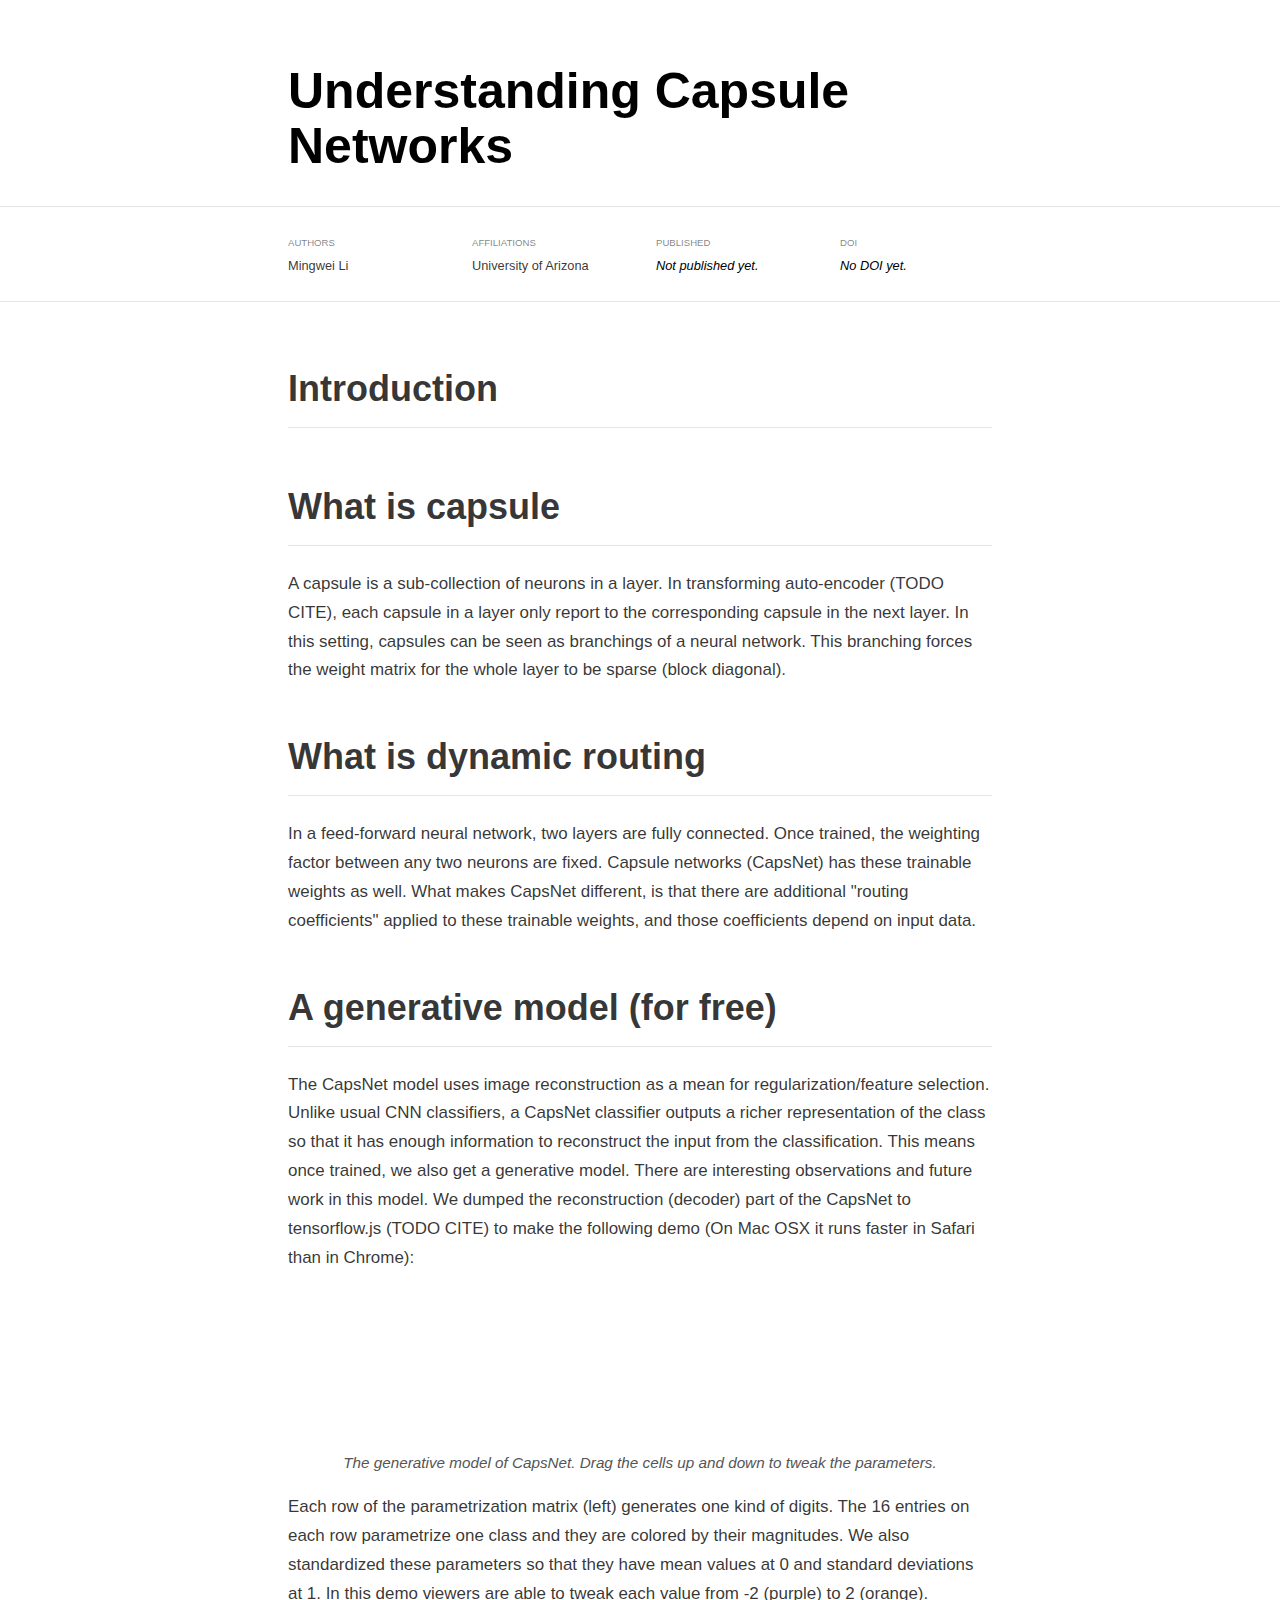
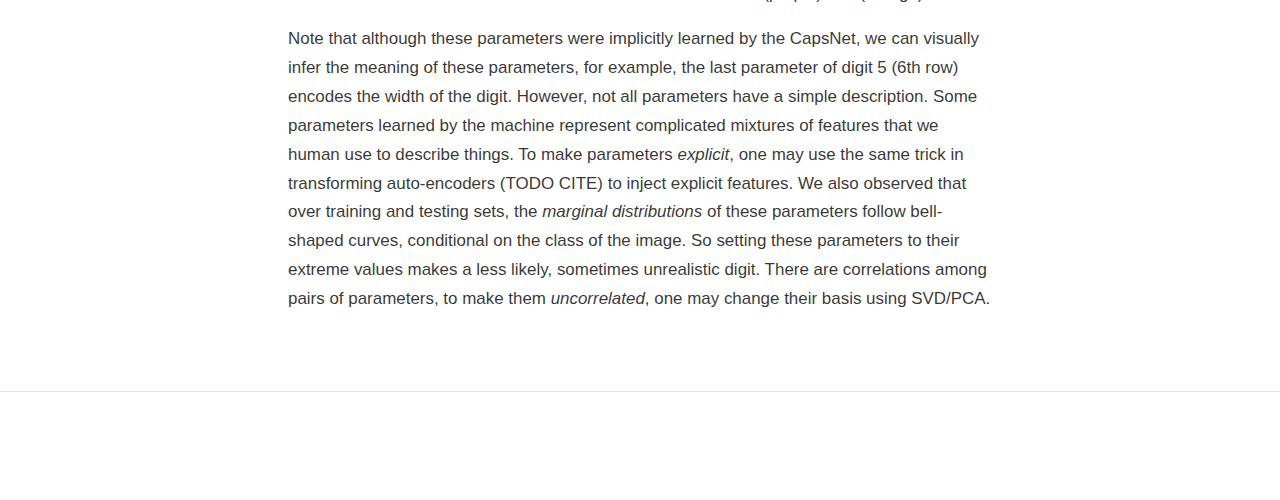
==== writing/index.html @ 33992057 "text" ====
<!doctype html>
<html>
<head>
<meta charset="utf-8">
<!-- <script src="https://distill.pub/template.v2.js"></script> -->
<script src="js/distill-template/template.v2.js"></script>

<script src="js/lib/d3.v5.js"></script>
<script src="js/lib/tf.min.js"></script>
<script src="js/lib/tfjs-vis.umd.min.js"></script>
<!-- <script src="https://cdn.jsdelivr.net/npm/@tensorflow/tfjs-vis@1.0.2/dist/tfjs-vis.umd.min.js"></script> -->
<script src='js/lib/math.js'></script>
<script src='js/lib/numeric-1.2.6.js'></script>

<script src="js/constants.js"></script>

<link href="css/style.css" rel="stylesheet" type="text/css">
</head>

<body>
<d-front-matter>
  <script type="text/json">{
    "title": "Headline",
    "description": "Description",
    "authors": [
      {
        "author": "Mingwei Li",
        "authorURL": "http://hdc.cs.arizona.edu/~mwli/",
        "affiliation": "University of Arizona",
        "affiliationURL": "https://www.cs.arizona.edu/"
      }
    ],
    "katex": {
      "delimiters" : [
        {"left": "$", "right": "$", "display": false}
      ]
    }
  }</script>
</d-front-matter>
<d-title>
  <h1>Understanding Capsule Networks</h1>
</d-title>
<d-byline></d-byline>
<d-article>
<h2>Introduction</h2>
<h2>What is capsule</h2>
  <p>
  A capsule is a sub-collection of neurons in a layer. 
  In transforming auto-encoder (TODO CITE), each capsule in a layer only report to the corresponding capsule in the next layer. 
  In this setting, capsules can be seen as branchings of a neural network. 
  This branching forces the weight matrix for the whole layer to be sparse (block diagonal). 
  </p>


<h2>What is dynamic routing</h2>
  <p>
  In a feed-forward neural network, two layers are fully connected. Once trained, the weighting factor between any two neurons are fixed. 
  Capsule networks (CapsNet) has these trainable weights as well. 
  What makes CapsNet different, is that there are additional "routing coefficients" applied to these trainable weights, and those coefficients depend on input data. 
  </p>


<h2>A generative model (for free)</h2>
  <p>
  The CapsNet model uses image reconstruction as a mean for regularization/feature selection.
  Unlike usual CNN classifiers, a CapsNet classifier outputs a richer representation of the class so that it has enough information to reconstruct the input from the classification.
  This means once trained, we also get a generative model. 
  There are interesting observations and future work in this model.
  We dumped the reconstruction (decoder) part of the CapsNet to tensorflow.js (TODO CITE) to make the following demo (On Mac OSX it runs faster in Safari than in Chrome):
  </p>

  <d-figure>
    <svg id="reconstruct"></svg>
  </d-figure>
  <script src="js/reconstruct.js"></script>
  <p class='caption'>The generative model of CapsNet. Drag the cells up and down to tweak the parameters.</p>

  <p>
  Each row of the parametrization matrix (left) generates one kind of digits. 
  The 16 entries on each row parametrize one class and they are colored by their magnitudes. 
  We also standardized these parameters so that they have mean values at 0 and standard deviations at 1. In this demo viewers are able to tweak each value from -2 (purple) to 2 (orange).
  </p>
  <p>
  Note that although these parameters were implicitly learned by the CapsNet, we can visually infer the meaning of these parameters, for example, the last parameter of digit 5 (6th row) encodes the width of the digit. 
  However, not all parameters have a simple description. 
  Some parameters learned by the machine represent complicated mixtures of features that we human use to describe things. 
  To make parameters <em>explicit</em>, one may use the same trick in transforming auto-encoders (TODO CITE) to inject explicit features.
  We also observed that over training and testing sets, the <em>marginal distributions</em> of these parameters follow bell-shaped curves, conditional on the class of the image. 
  So setting these parameters to their extreme values makes a less likely, sometimes unrealistic digit.
  There are correlations among pairs of parameters, to make them <em>uncorrelated</em>, one may change their basis using SVD/PCA. 
  </p>

</d-article>
<d-appendix>
  <!-- <h3>Supplementary material</h3>
  <p>We host a separate web page for supplementary material here: 
    <a href="./supplement.html">[link]</a>
    <br>
    This material includes mathematics of the grand tour and more comparison with other dimensionality reduction techniques.
  </p> -->
</d-appendix>
<d-bibliography src="./bibliography.bib"></d-bibliography>
</body>
</html>
---- writing/css/style.css ----
svg{
    background: #fff;
}

.caption{
    text-align: center;
    color: #555;
    font-size: .9em;
    font-style: italic;
    /*border: 3px solid green;*/
}
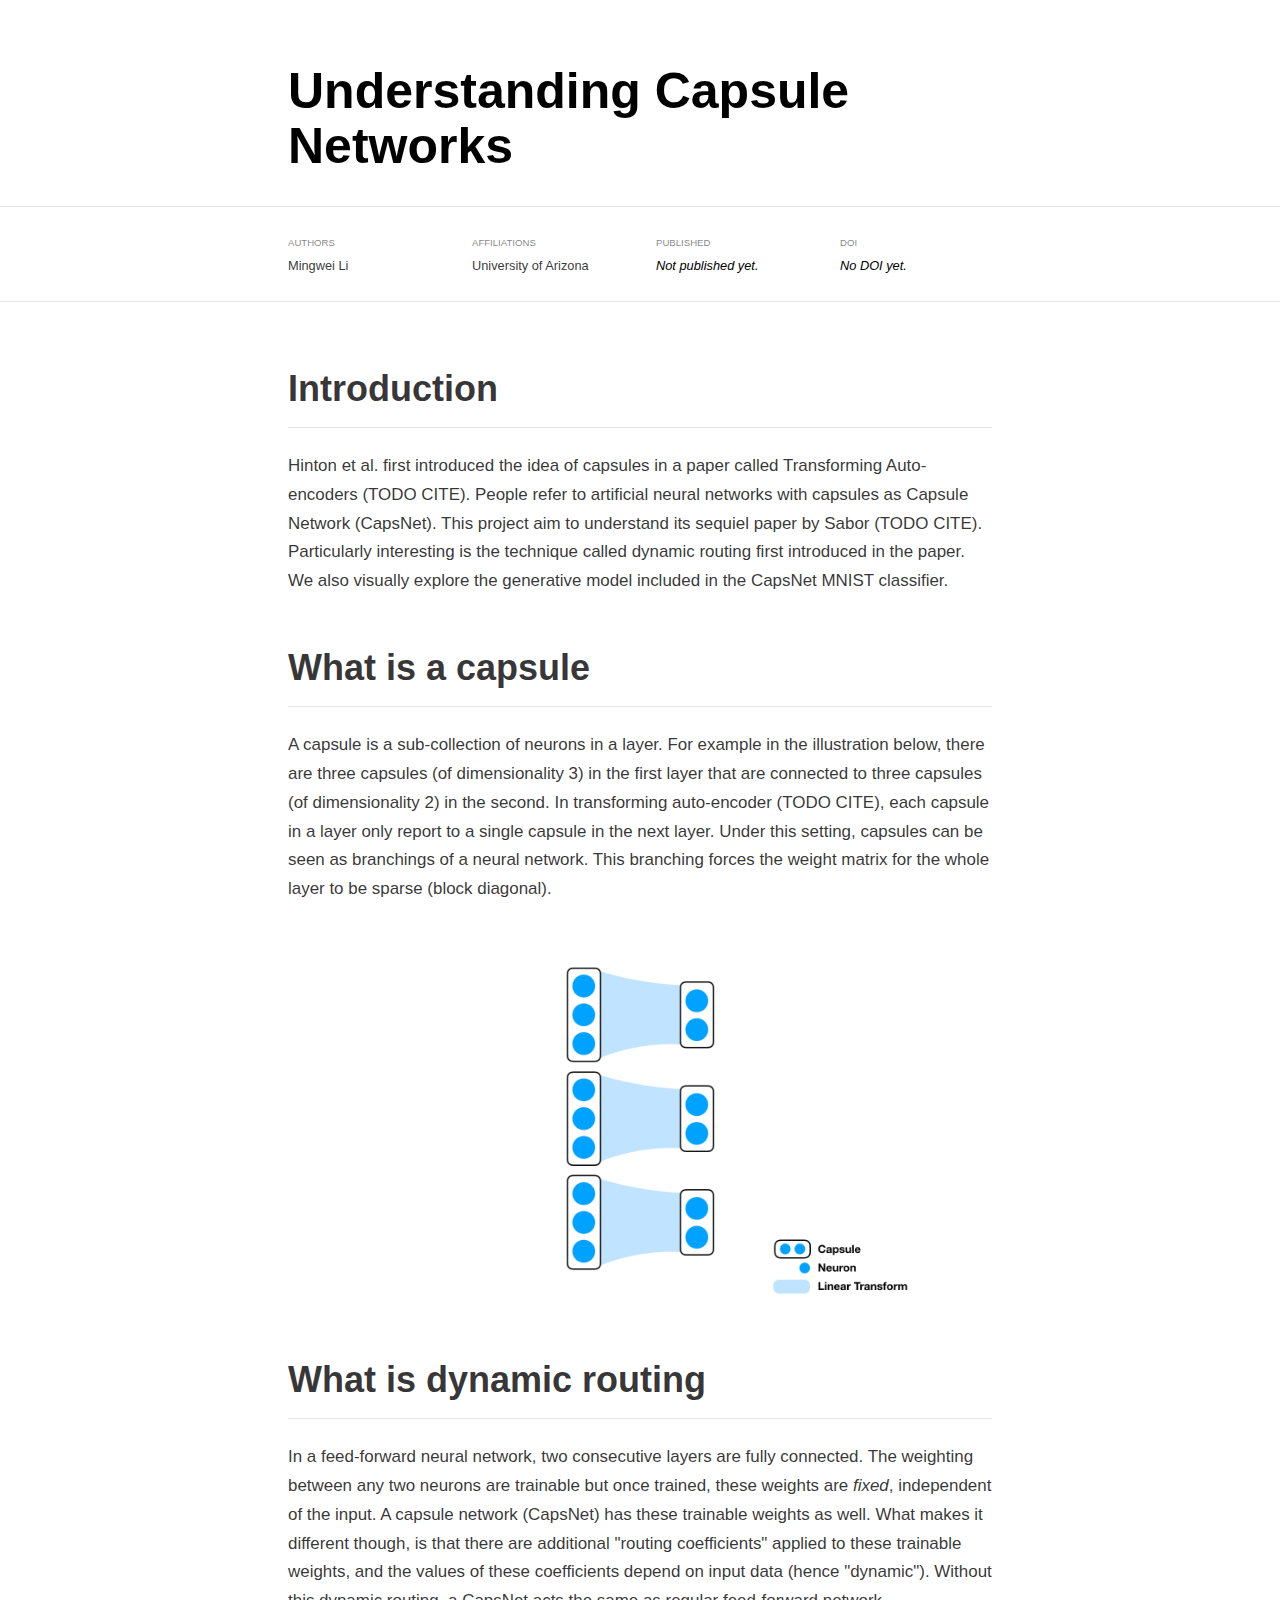
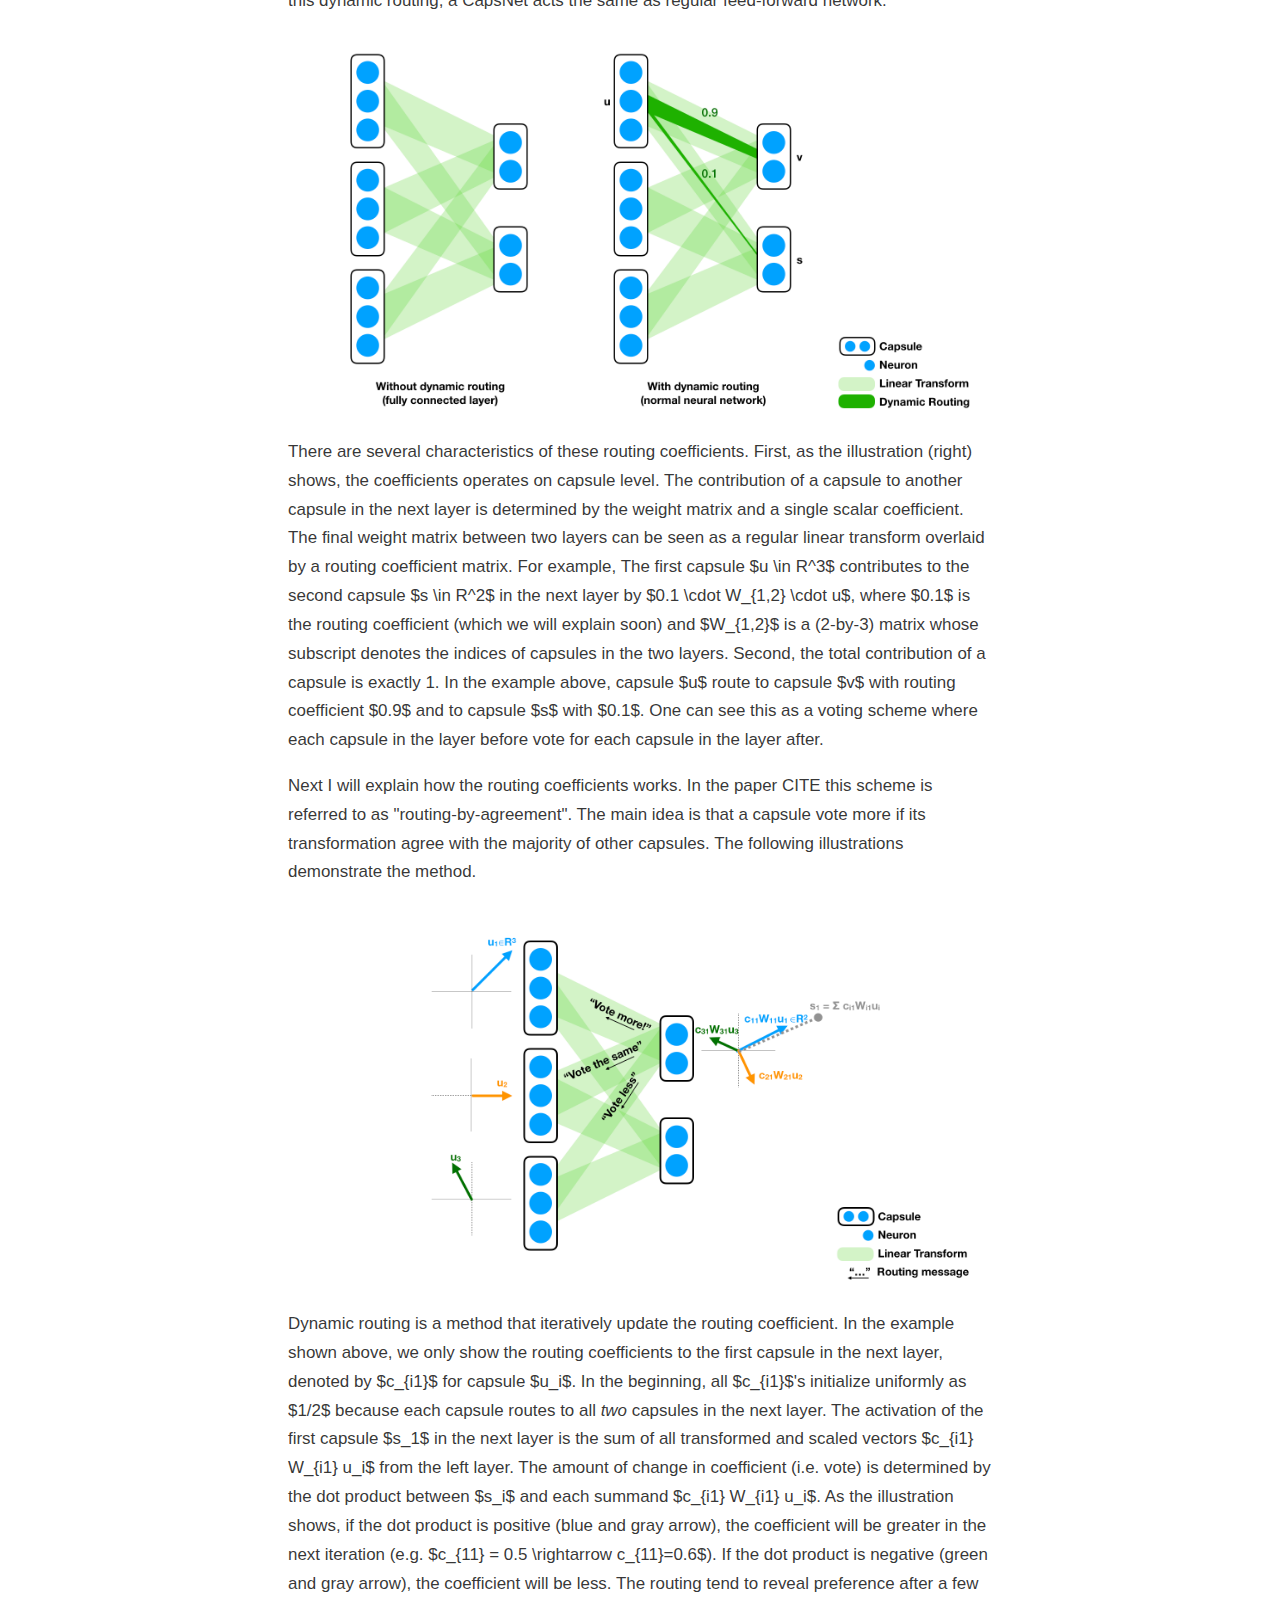
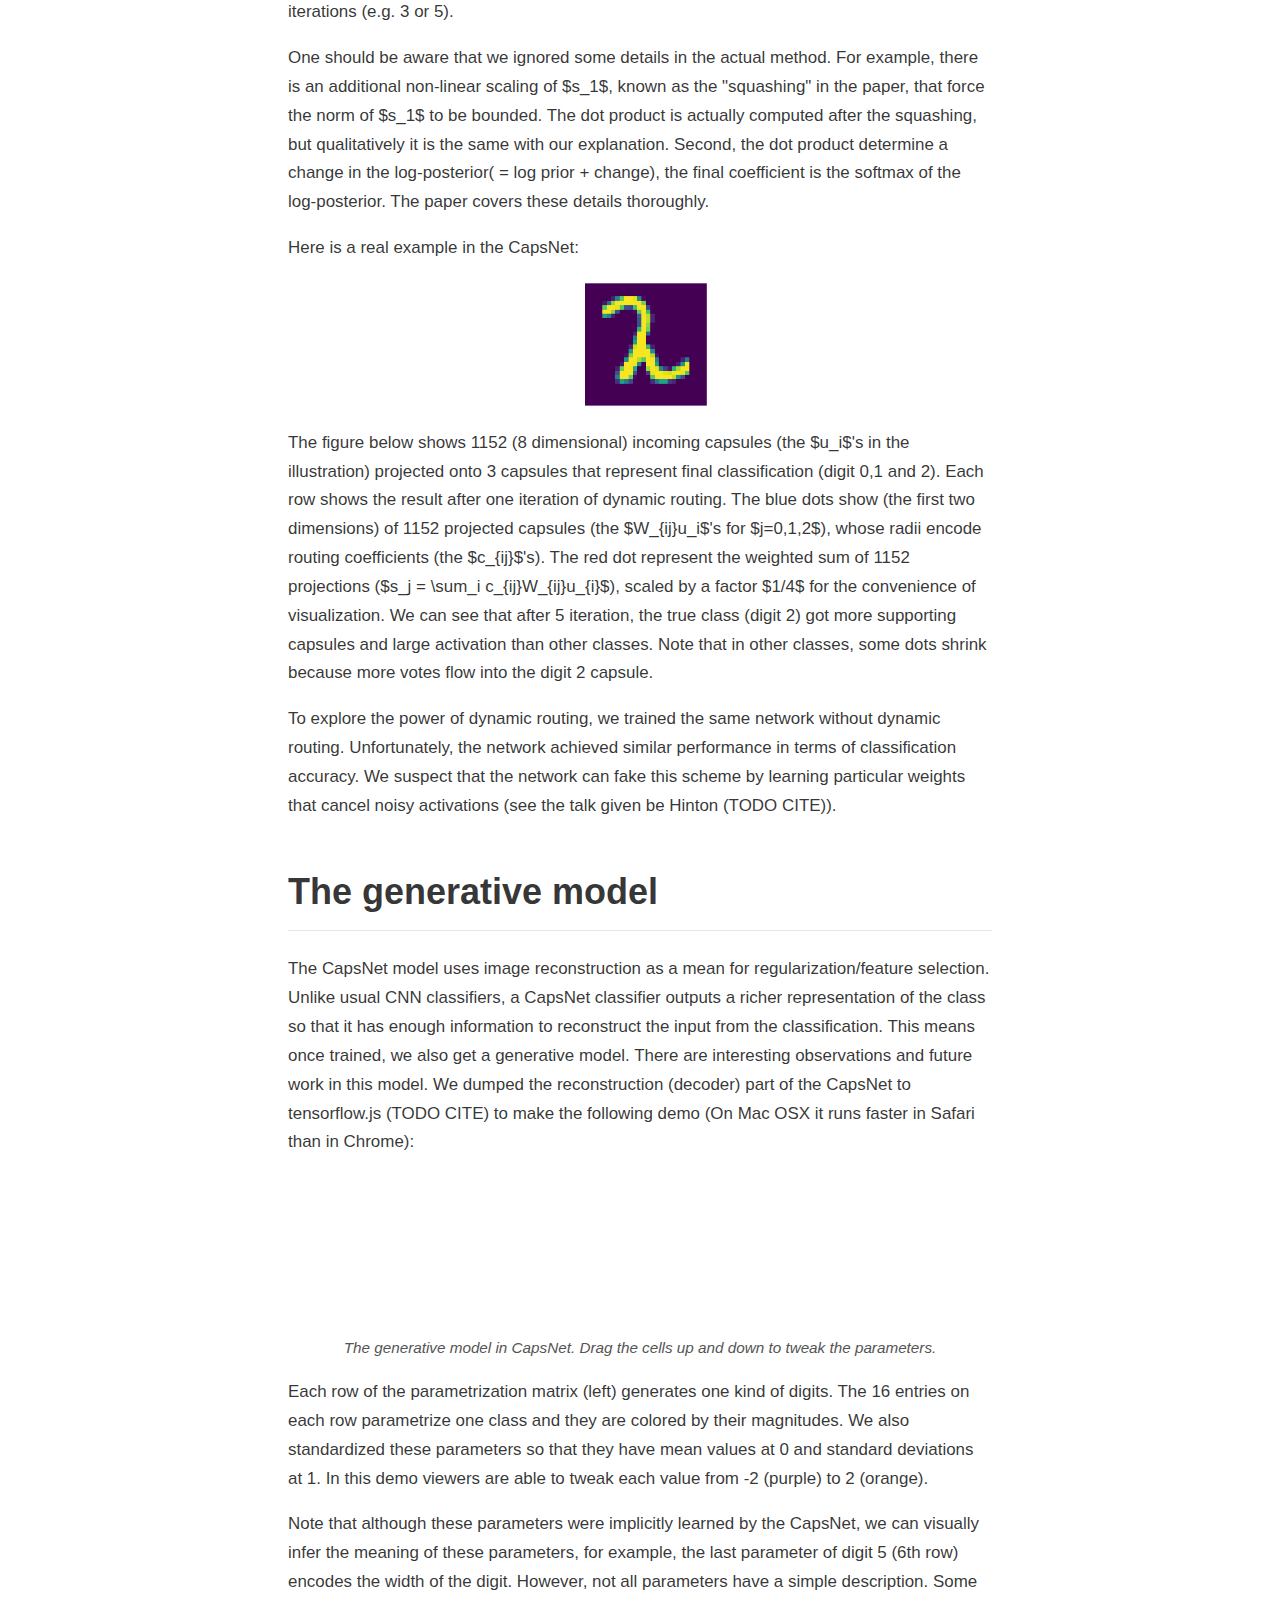
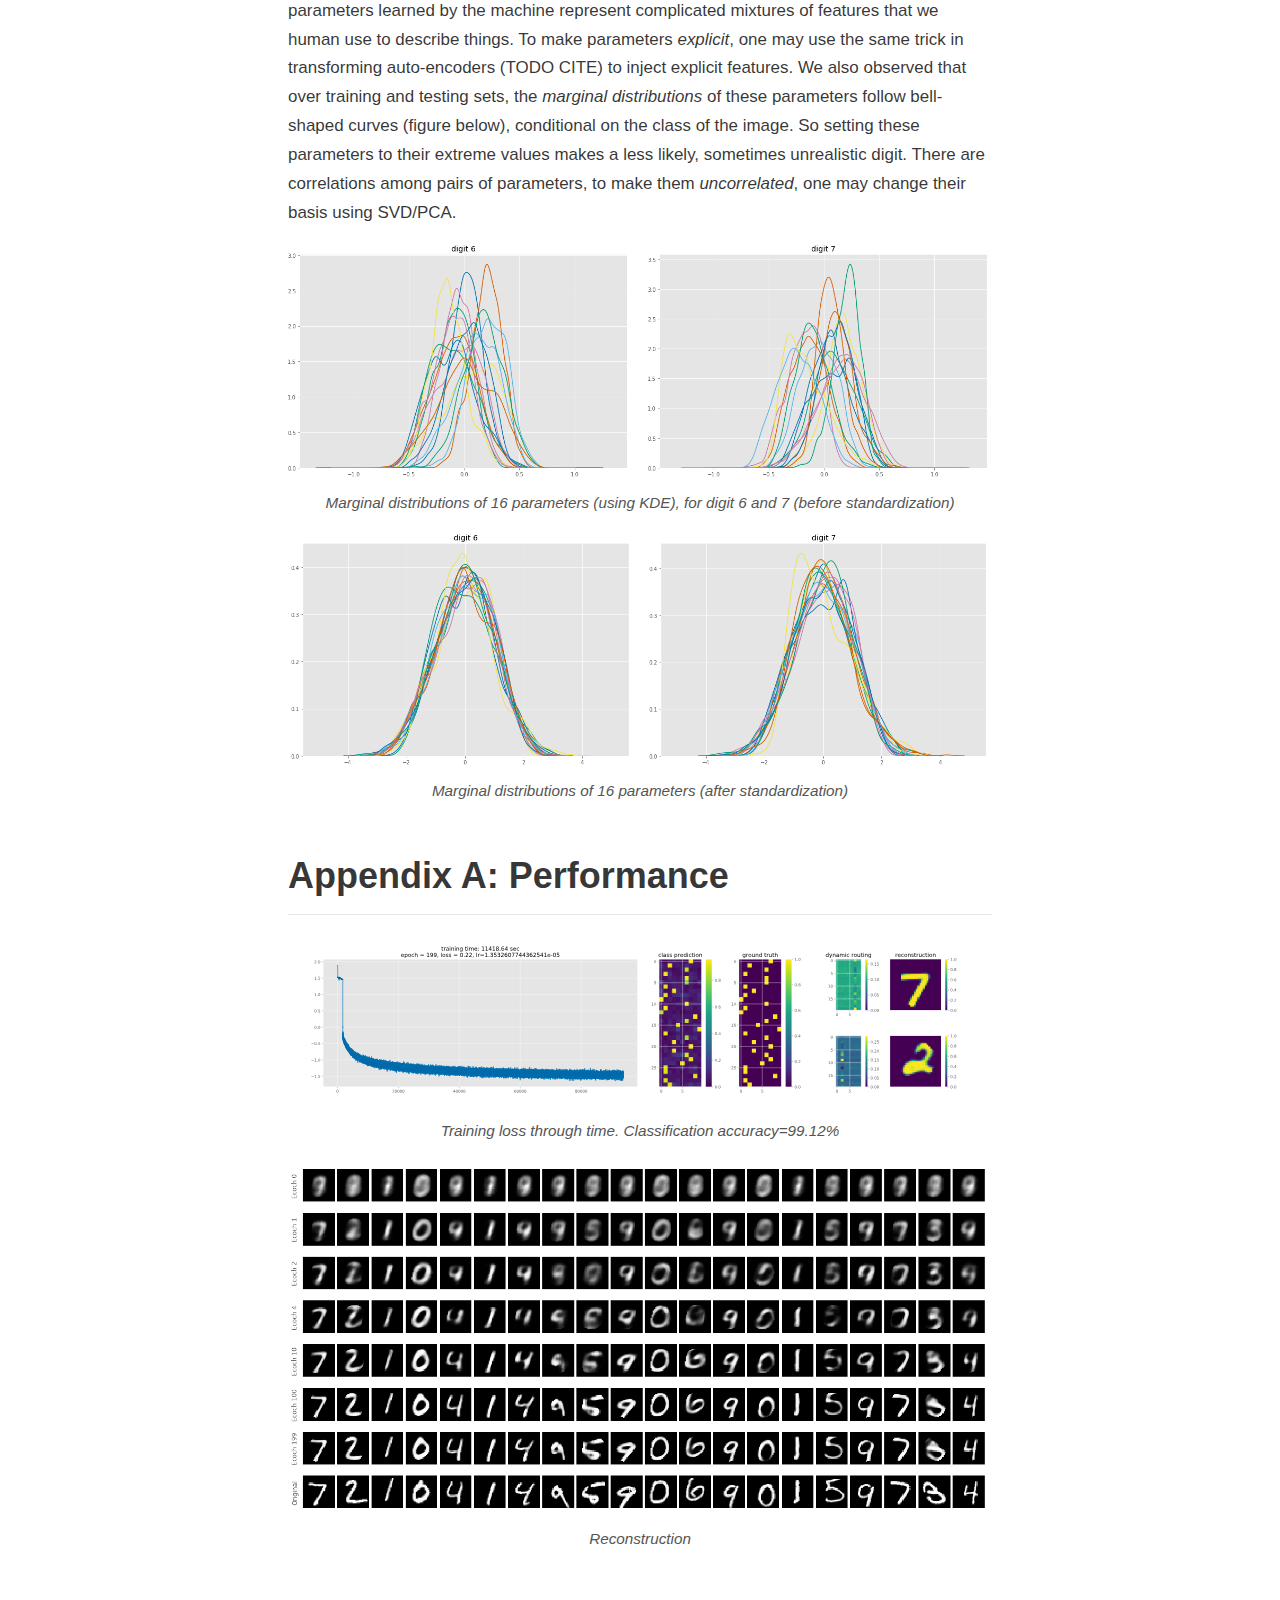
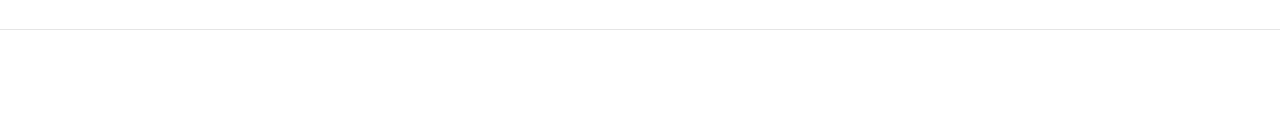
==== commit cedf37d9: "text almost finished" ====
--- a/writing/index.html
+++ b/writing/index.html
@@ -43,24 +43,85 @@
 <d-byline></d-byline>
 <d-article>
 <h2>Introduction</h2>
-<h2>What is capsule</h2>
+  <p>
+    Hinton et al. first introduced the idea of capsules in a paper called Transforming Auto-encoders (TODO CITE). 
+    People refer to artificial neural networks with capsules as Capsule Network (CapsNet).
+    This project aim to understand its sequiel paper by Sabor (TODO CITE). Particularly interesting is the technique called dynamic routing first introduced in the paper. 
+    We also visually explore the generative model included in the CapsNet MNIST classifier.
+  </p>
+<h2>What is a capsule</h2>
   <p>
   A capsule is a sub-collection of neurons in a layer. 
-  In transforming auto-encoder (TODO CITE), each capsule in a layer only report to the corresponding capsule in the next layer. 
-  In this setting, capsules can be seen as branchings of a neural network. 
+  For example in the illustration below, there are three capsules (of dimensionality 3) in the first layer that are connected to three capsules (of dimensionality 2) in the second.
+  In transforming auto-encoder (TODO CITE), each capsule in a layer only report to a single capsule in the next layer. 
+  Under this setting, capsules can be seen as branchings of a neural network. 
   This branching forces the weight matrix for the whole layer to be sparse (block diagonal). 
+  </p>
+  <d-figure>
+    <img src='fig/capsule.png'>
+  </d-figure>
+  
+
+<h2>What is dynamic routing</h2>
+  <p>
+  In a feed-forward neural network, two consecutive layers are fully connected. The weighting between any two neurons are trainable but once trained, these weights are <em>fixed</em>, independent of the input. 
+  A capsule network (CapsNet) has these trainable weights as well. 
+  What makes it different though, is that there are additional "routing coefficients" applied to these trainable weights, and the values of these coefficients depend on input data (hence "dynamic"). 
+  Without this dynamic routing, a CapsNet acts the same as regular feed-forward network.
+  </p>
+  <d-figure>
+    <img src='fig/capsule-dynamic-routing.png'>
+  </d-figure>
+  <p>
+  There are several characteristics of these routing coefficients. First, as the illustration (right) shows, the coefficients operates on capsule level. 
+  The contribution of a capsule to another capsule in the next layer is determined by the weight matrix and a single scalar coefficient. 
+  The final weight matrix between two layers can be seen as a regular linear transform overlaid by a routing coefficient matrix.  
+  For example, The first capsule $u \in R^3$ contributes to the second capsule $s \in R^2$ in the next layer by $0.1 \cdot W_{1,2} \cdot u$, where $0.1$ is the routing coefficient (which we will explain soon) and $W_{1,2}$ is a (2-by-3) matrix whose subscript denotes the indices of capsules in the two layers.  
+  Second, the total contribution of a capsule is exactly 1. 
+  In the example above, capsule $u$ route to capsule $v$ with routing coefficient $0.9$ and to capsule $s$ with $0.1$. 
+  One can see this as a voting scheme where each capsule in the layer before vote for each capsule in the layer after.
+  </p>
+  <p>
+  Next I will explain how the routing coefficients works. In the paper CITE this scheme is referred to as "routing-by-agreement". The main idea is that a capsule vote more if its transformation agree with the majority of other capsules. The following illustrations demonstrate the method. 
+  </p>
+  <d-figure>
+    <img src='fig/dynamic-routing-explained.png'>
+  </d-figure>
+  <p>
+  Dynamic routing is a method that iteratively update the routing coefficient. 
+  In the example shown above, we only show the routing coefficients to the first capsule in the next layer, denoted by $c_{i1}$ for capsule $u_i$. 
+  In the beginning, all $c_{i1}$'s initialize uniformly as $1/2$ because each capsule routes to all <em>two</em> capsules in the next layer. 
+  The activation of the first capsule $s_1$ in the next layer is the sum of all transformed and scaled vectors $c_{i1} W_{i1} u_i$ from the left layer.
+  The amount of change in coefficient (i.e. vote) is determined by the dot product between $s_i$ and each summand $c_{i1} W_{i1} u_i$. As the illustration shows, if the dot product is positive (blue and gray arrow), the coefficient will be greater in the next iteration (e.g. $c_{11} = 0.5 \rightarrow c_{11}=0.6$). 
+  If the dot product is negative (green and gray arrow), the coefficient will be less. 
+  The routing tend to reveal preference after a few iterations (e.g. 3 or 5).
+  </p>
+  <p>
+  One should be aware that we ignored some details in the actual method. 
+  For example, there is an additional non-linear scaling of $s_1$, known as the "squashing" in the paper, that force the norm of $s_1$ to be bounded. 
+  The dot product is actually computed after the squashing, but qualitatively it is the same with our explanation.
+  Second, the dot product determine a change in the log-posterior( = log prior + change), the final coefficient is the softmax of the log-posterior.
+  The paper covers these details thoroughly.
+  </p>
+  <p>Here is a real example in the CapsNet: </p>
+  <d-figure>
+    <img src='fig/dynamic-routing-input.png' style='width:20%; padding-left:40%'>
+  </d-figure>
+  <p>
+  The figure below shows 1152 (8 dimensional) incoming capsules (the $u_i$'s in the illustration) projected onto 3 capsules that represent final classification (digit 0,1 and 2). Each row shows the result after one iteration of dynamic routing. The blue dots show (the first two dimensions) of 1152 projected capsules (the $W_{ij}u_i$'s for $j=0,1,2$), whose radii encode routing coefficients (the $c_{ij}$'s). The red dot represent the weighted sum of 1152 projections ($s_j = \sum_i c_{ij}W_{ij}u_{i}$), scaled by a factor $1/4$ for the convenience of visualization. We can see that after 5 iteration, the true class (digit 2) got more supporting capsules and large activation than other classes. 
+  Note that in other classes, some dots shrink because more votes flow into the digit 2 capsule.
+  </p>
+  <d-figure>
+    <object width="100%" data="fig/dynamic-routing.svg" type="image/svg+xml"></object>
+  </d-figure>
+  <p>
+  To explore the power of dynamic routing, we trained the same network without dynamic routing. 
+  Unfortunately, the network achieved similar performance in terms of classification accuracy. 
+  We suspect that the network can fake this scheme by learning particular weights that cancel noisy activations (see the talk given be Hinton (TODO CITE)).
   </p>
 
 
-<h2>What is dynamic routing</h2>
-  <p>
-  In a feed-forward neural network, two layers are fully connected. Once trained, the weighting factor between any two neurons are fixed. 
-  Capsule networks (CapsNet) has these trainable weights as well. 
-  What makes CapsNet different, is that there are additional "routing coefficients" applied to these trainable weights, and those coefficients depend on input data. 
-  </p>
-
-
-<h2>A generative model (for free)</h2>
+<h2>The generative model</h2>
   <p>
   The CapsNet model uses image reconstruction as a mean for regularization/feature selection.
   Unlike usual CNN classifiers, a CapsNet classifier outputs a richer representation of the class so that it has enough information to reconstruct the input from the classification.
@@ -73,7 +134,7 @@
     <svg id="reconstruct"></svg>
   </d-figure>
   <script src="js/reconstruct.js"></script>
-  <p class='caption'>The generative model of CapsNet. Drag the cells up and down to tweak the parameters.</p>
+  <p class='caption'>The generative model in CapsNet. Drag the cells up and down to tweak the parameters.</p>
 
   <p>
   Each row of the parametrization matrix (left) generates one kind of digits. 
@@ -85,19 +146,37 @@
   However, not all parameters have a simple description. 
   Some parameters learned by the machine represent complicated mixtures of features that we human use to describe things. 
   To make parameters <em>explicit</em>, one may use the same trick in transforming auto-encoders (TODO CITE) to inject explicit features.
-  We also observed that over training and testing sets, the <em>marginal distributions</em> of these parameters follow bell-shaped curves, conditional on the class of the image. 
+  We also observed that over training and testing sets, the <em>marginal distributions</em> of these parameters follow bell-shaped curves (figure below), conditional on the class of the image. 
   So setting these parameters to their extreme values makes a less likely, sometimes unrealistic digit.
   There are correlations among pairs of parameters, to make them <em>uncorrelated</em>, one may change their basis using SVD/PCA. 
   </p>
 
+  <d-figure>
+    <img src="fig/kde-non-standard.png">
+  </d-figure>
+  <p class="caption">Marginal distributions of 16 parameters (using KDE), for digit 6 and 7 (before standardization)</p>
+
+  <d-figure>
+    <img src="fig/kde.png">
+  </d-figure>
+  <p class="caption">Marginal distributions of 16 parameters (after standardization)</p>
+
+  <h2>Appendix A: Performance</h2>
+  <d-figure>
+    <object width="100%" data="fig/loss-199.svg" type="image/svg+xml"></object>
+  </d-figure>
+  <p class="caption">Training loss through time. Classification accuracy=99.12%</p>
+
+  <d-figure>
+    <img src="fig/reconstruct.png">
+  </d-figure>
+  <p class="caption">Reconstruction</p>
+
+
+
 </d-article>
 <d-appendix>
-  <!-- <h3>Supplementary material</h3>
-  <p>We host a separate web page for supplementary material here: 
-    <a href="./supplement.html">[link]</a>
-    <br>
-    This material includes mathematics of the grand tour and more comparison with other dimensionality reduction techniques.
-  </p> -->
+  
 </d-appendix>
 <d-bibliography src="./bibliography.bib"></d-bibliography>
 </body>
--- a/writing/css/style.css
+++ b/writing/css/style.css
@@ -8,4 +8,8 @@
     font-size: .9em;
     font-style: italic;
     /*border: 3px solid green;*/
+}
+
+img{
+  width: 100%;
 }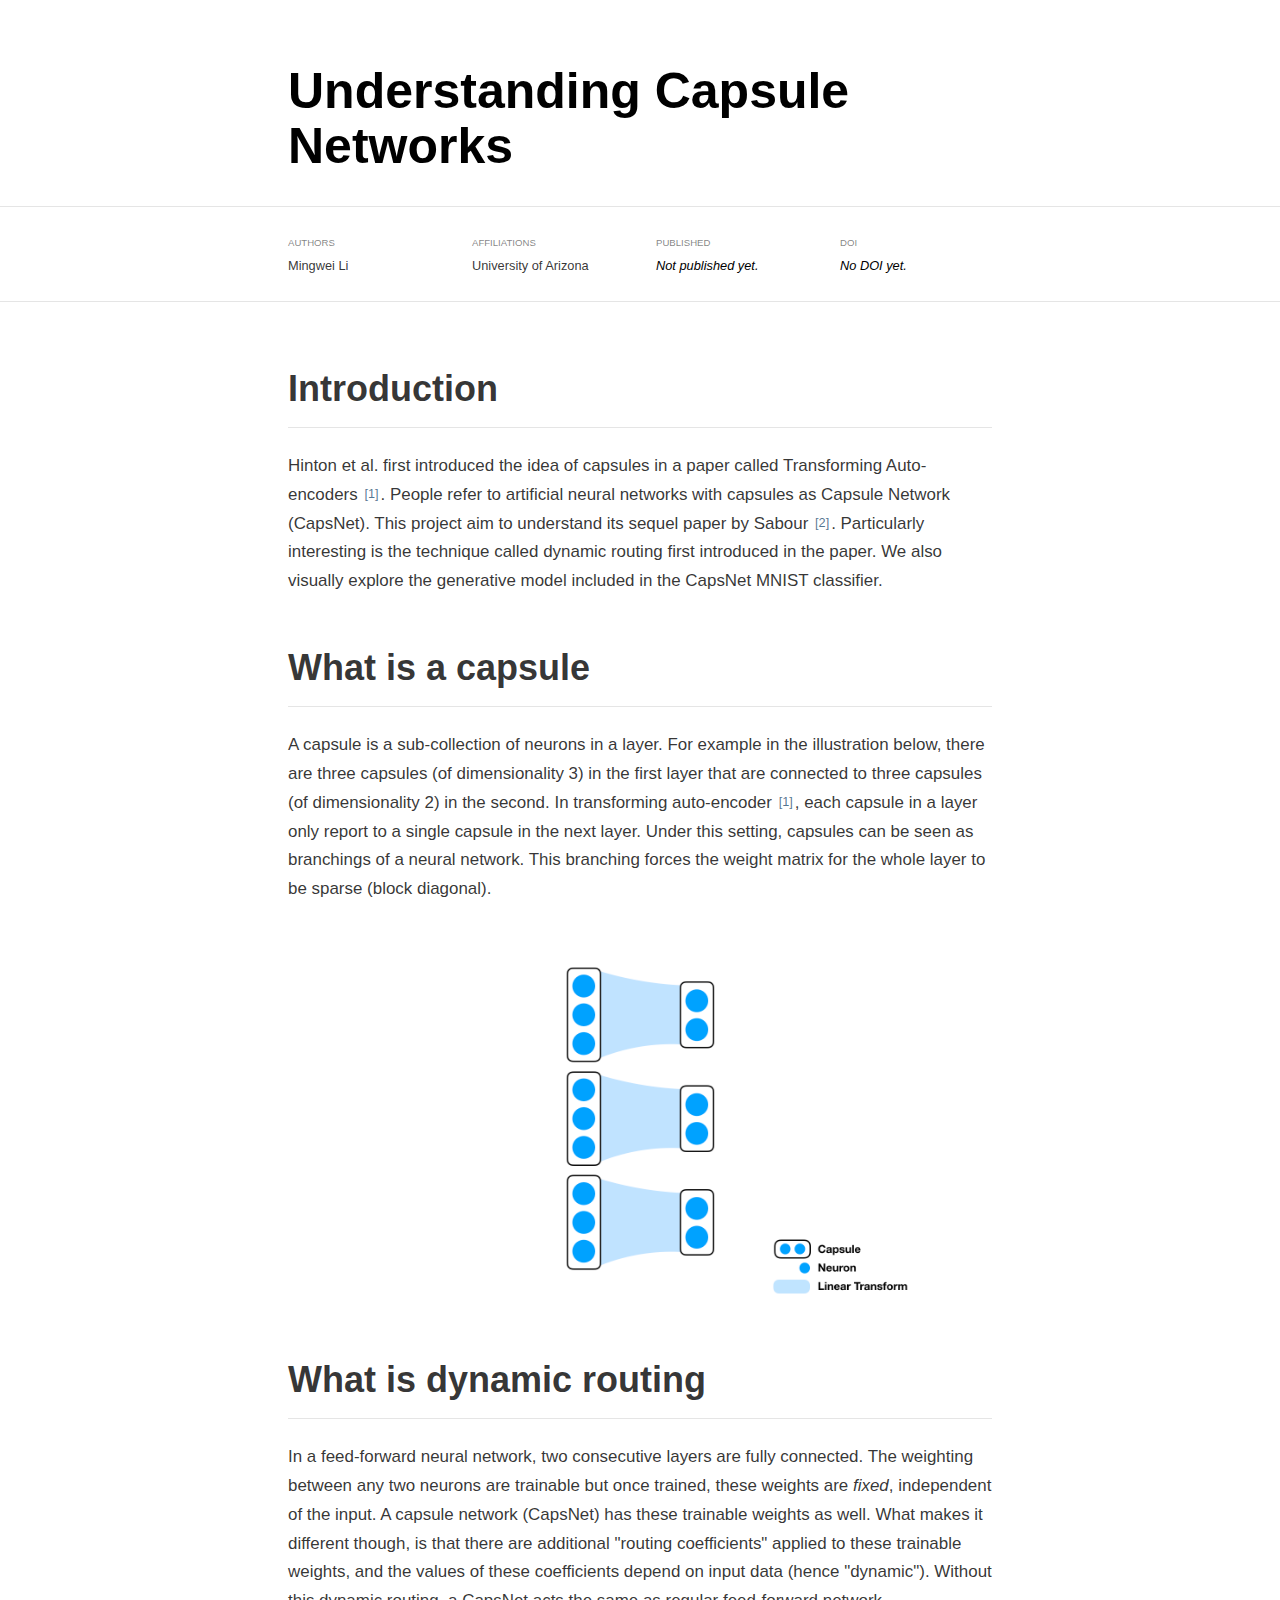
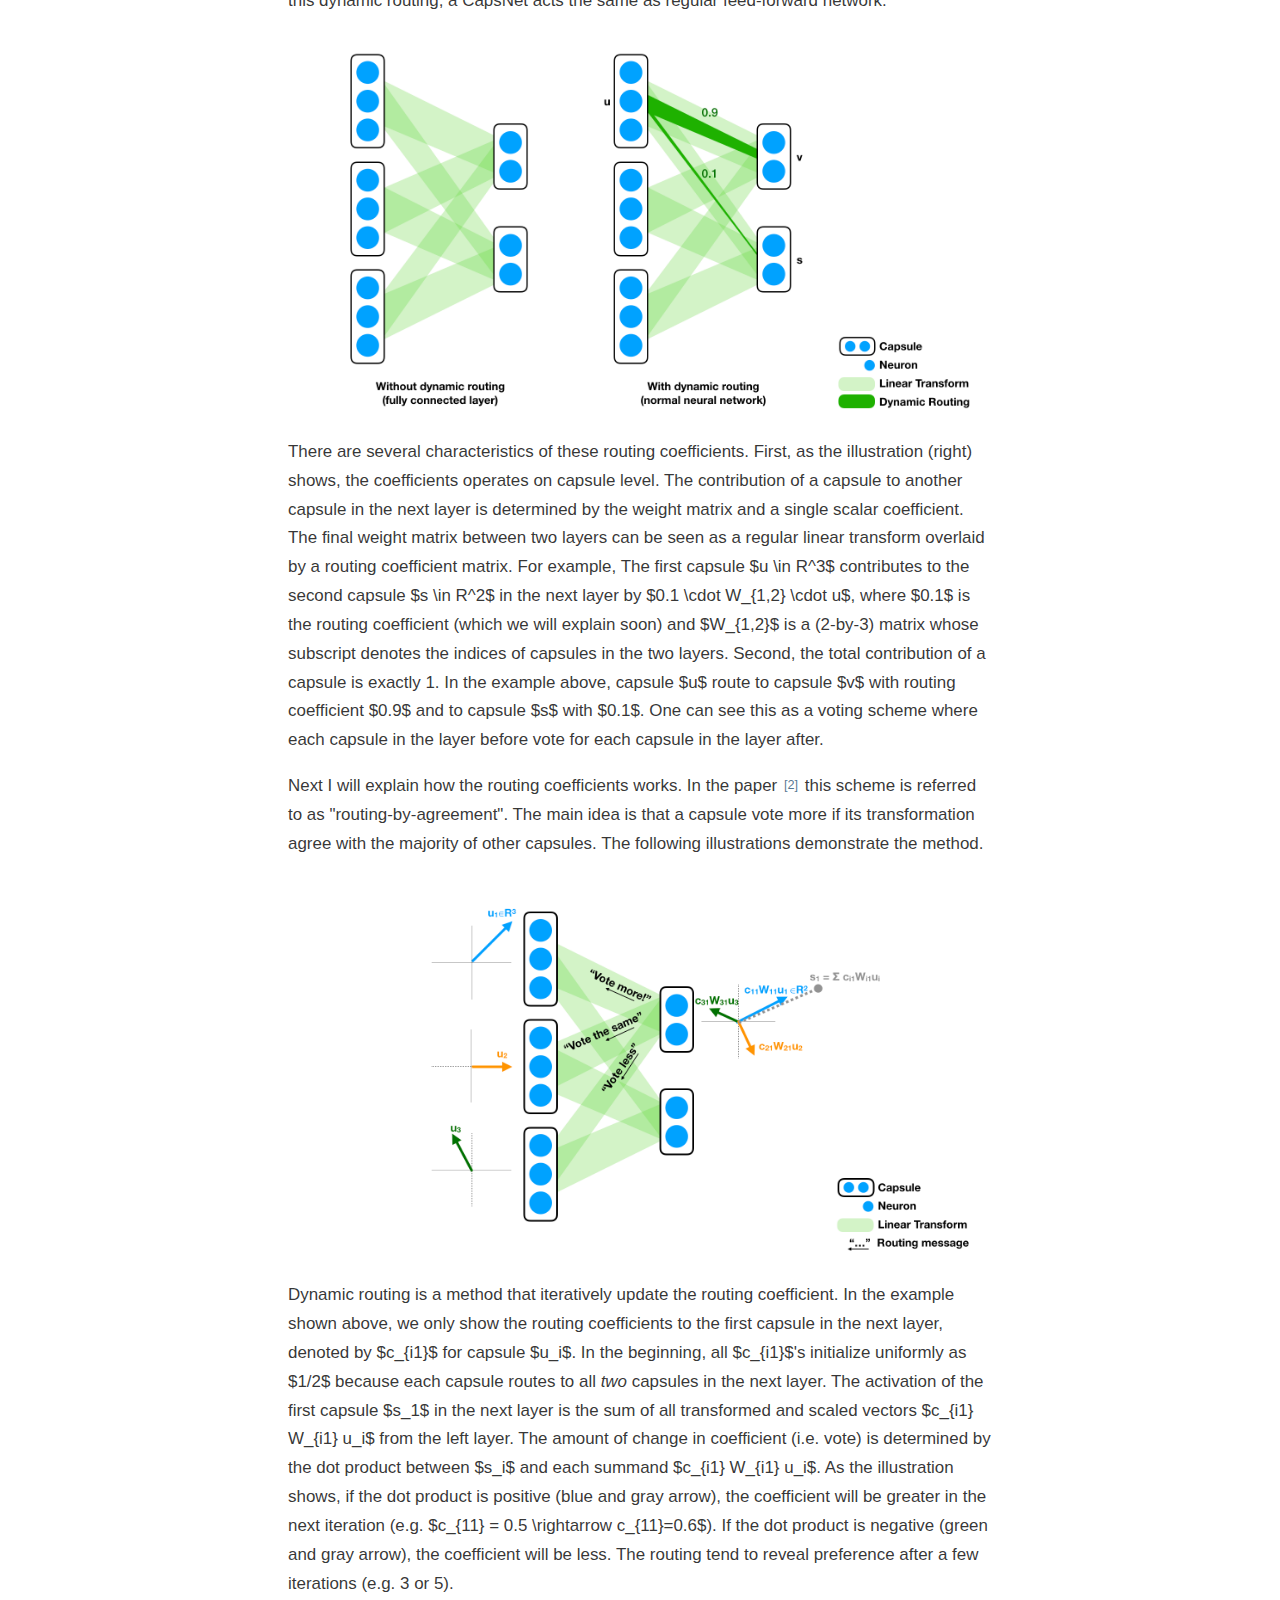
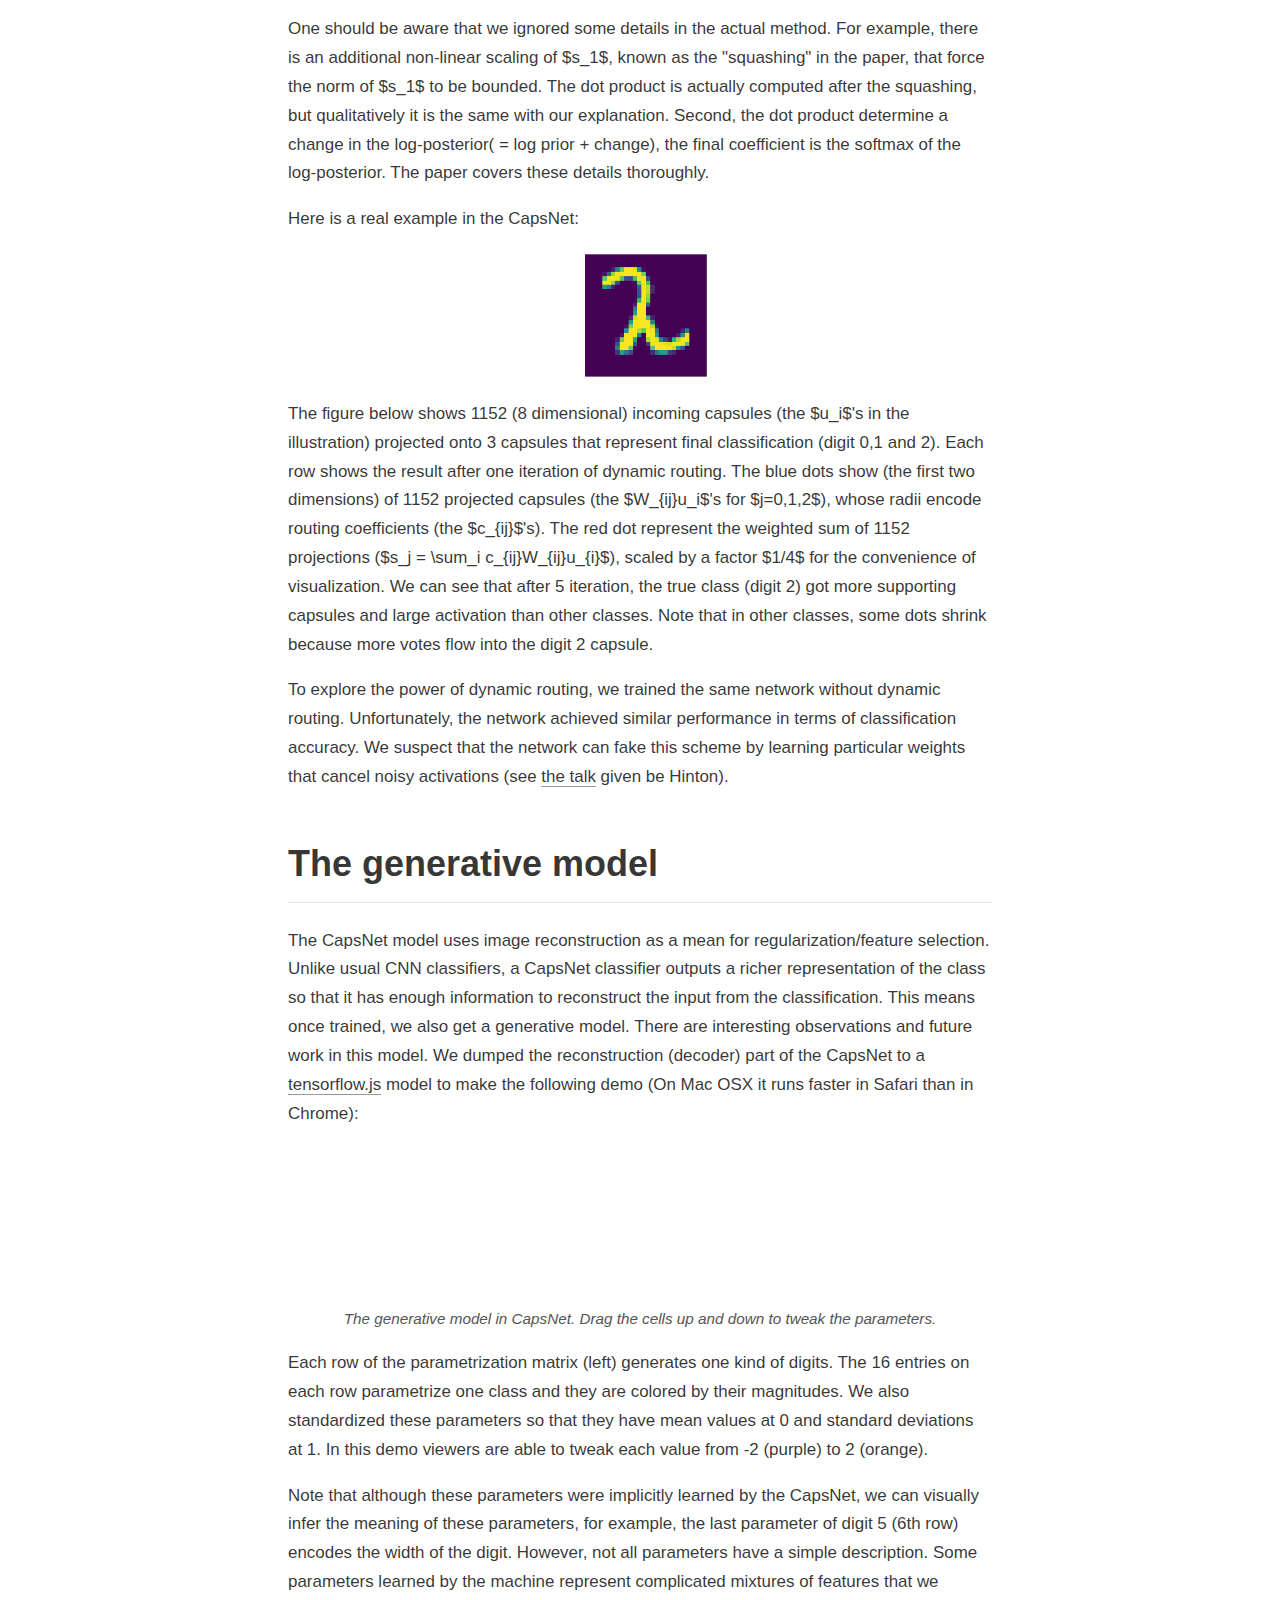
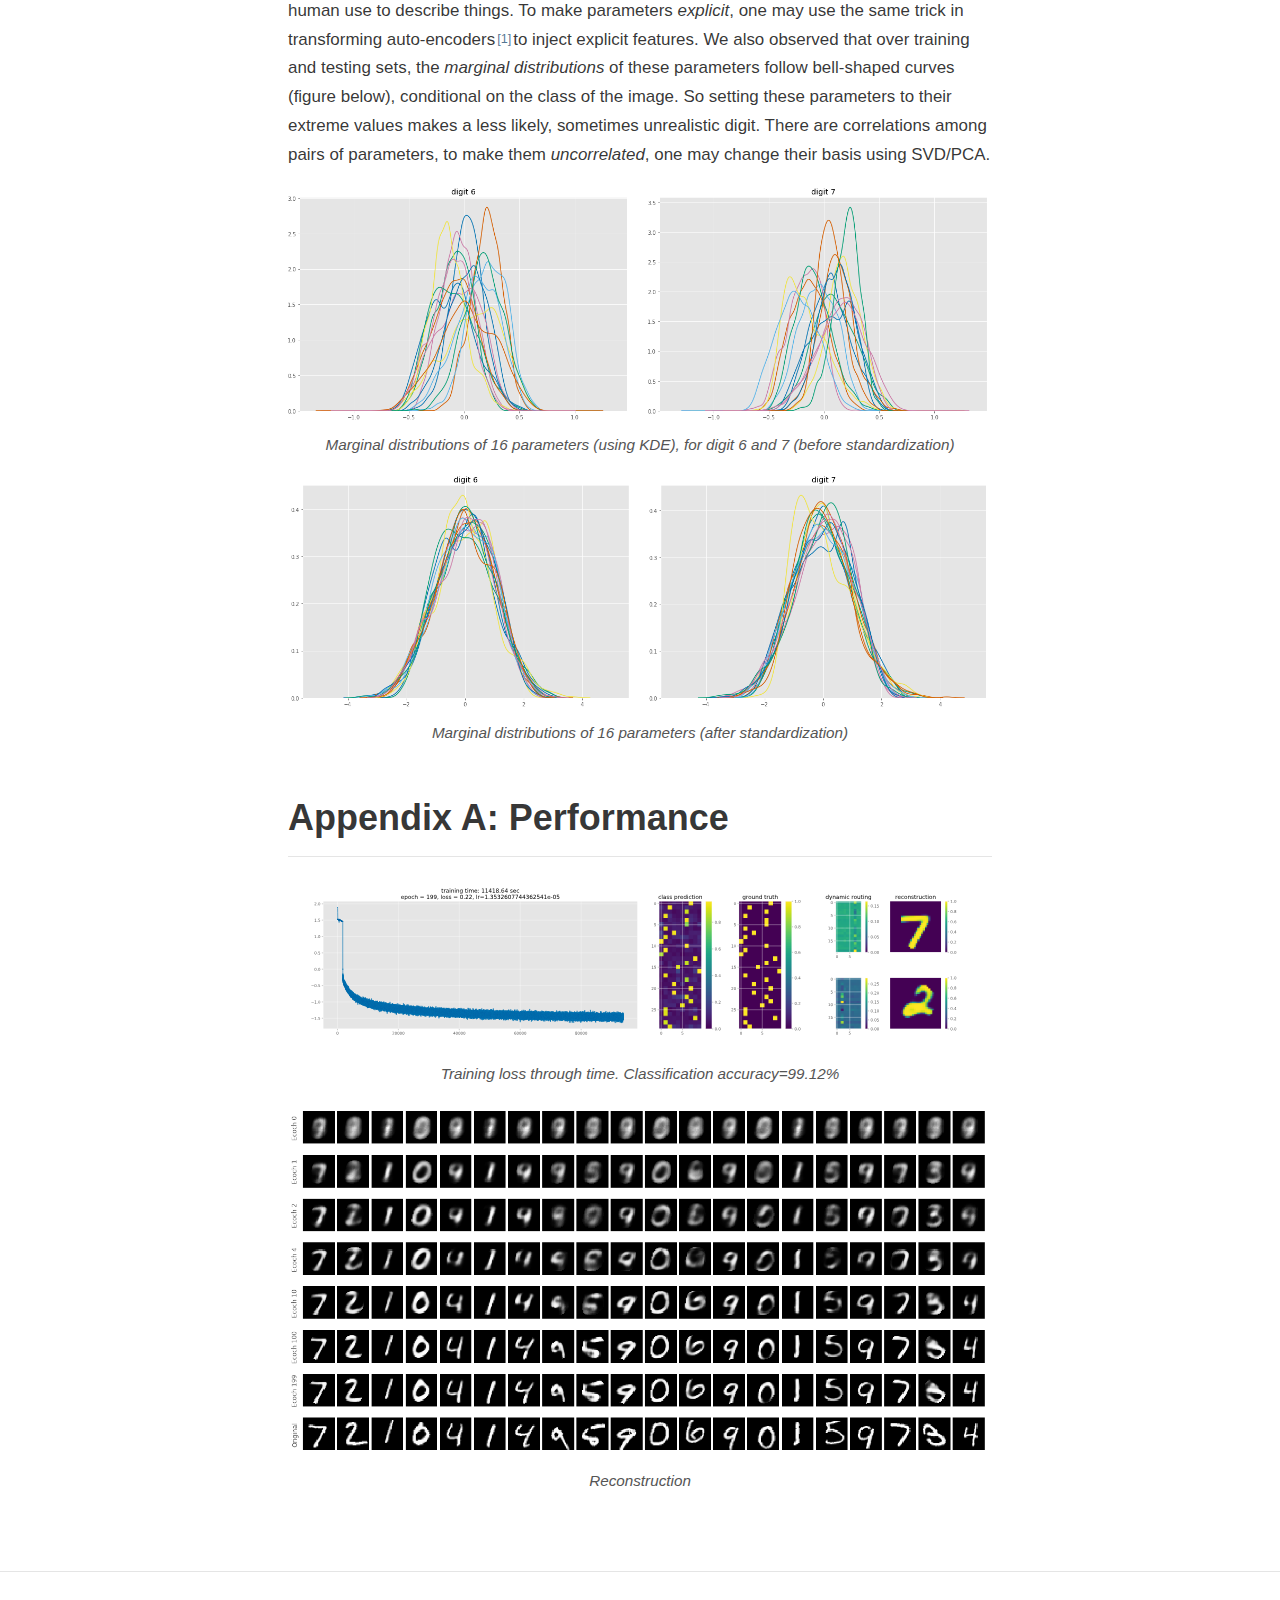
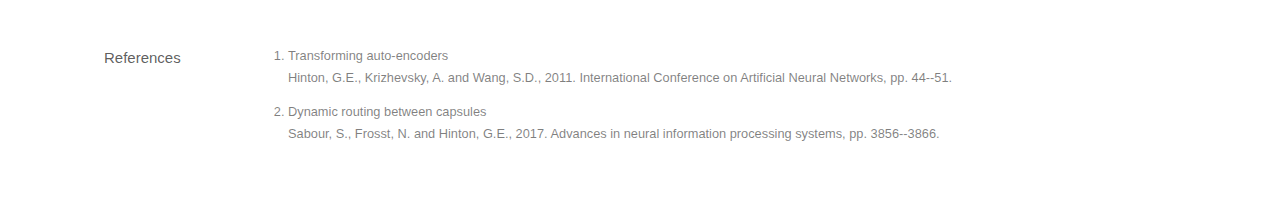
==== commit d5e102c3: "citation, links" ====
--- a/writing/index.html
+++ b/writing/index.html
@@ -44,16 +44,16 @@
 <d-article>
 <h2>Introduction</h2>
   <p>
-    Hinton et al. first introduced the idea of capsules in a paper called Transforming Auto-encoders (TODO CITE). 
+    Hinton et al. first introduced the idea of capsules in a paper called Transforming Auto-encoders <d-cite key="hinton2011transforming"></d-cite>. 
     People refer to artificial neural networks with capsules as Capsule Network (CapsNet).
-    This project aim to understand its sequiel paper by Sabor (TODO CITE). Particularly interesting is the technique called dynamic routing first introduced in the paper. 
+    This project aim to understand its sequel paper by Sabour <d-cite key="sabour2017dynamic"></d-cite>. Particularly interesting is the technique called dynamic routing first introduced in the paper. 
     We also visually explore the generative model included in the CapsNet MNIST classifier.
   </p>
 <h2>What is a capsule</h2>
   <p>
   A capsule is a sub-collection of neurons in a layer. 
   For example in the illustration below, there are three capsules (of dimensionality 3) in the first layer that are connected to three capsules (of dimensionality 2) in the second.
-  In transforming auto-encoder (TODO CITE), each capsule in a layer only report to a single capsule in the next layer. 
+  In transforming auto-encoder <d-cite key="hinton2011transforming"></d-cite>, each capsule in a layer only report to a single capsule in the next layer. 
   Under this setting, capsules can be seen as branchings of a neural network. 
   This branching forces the weight matrix for the whole layer to be sparse (block diagonal). 
   </p>
@@ -82,7 +82,7 @@
   One can see this as a voting scheme where each capsule in the layer before vote for each capsule in the layer after.
   </p>
   <p>
-  Next I will explain how the routing coefficients works. In the paper CITE this scheme is referred to as "routing-by-agreement". The main idea is that a capsule vote more if its transformation agree with the majority of other capsules. The following illustrations demonstrate the method. 
+  Next I will explain how the routing coefficients works. In the paper <d-cite key="sabour2017dynamic"></d-cite> this scheme is referred to as "routing-by-agreement". The main idea is that a capsule vote more if its transformation agree with the majority of other capsules. The following illustrations demonstrate the method. 
   </p>
   <d-figure>
     <img src='fig/dynamic-routing-explained.png'>
@@ -117,7 +117,7 @@
   <p>
   To explore the power of dynamic routing, we trained the same network without dynamic routing. 
   Unfortunately, the network achieved similar performance in terms of classification accuracy. 
-  We suspect that the network can fake this scheme by learning particular weights that cancel noisy activations (see the talk given be Hinton (TODO CITE)).
+  We suspect that the network can fake this scheme by learning particular weights that cancel noisy activations (see <a href="https://www.youtube.com/watch?v=rTawFwUvnLE">the talk</a> given be Hinton).
   </p>
 
 
@@ -127,7 +127,7 @@
   Unlike usual CNN classifiers, a CapsNet classifier outputs a richer representation of the class so that it has enough information to reconstruct the input from the classification.
   This means once trained, we also get a generative model. 
   There are interesting observations and future work in this model.
-  We dumped the reconstruction (decoder) part of the CapsNet to tensorflow.js (TODO CITE) to make the following demo (On Mac OSX it runs faster in Safari than in Chrome):
+  We dumped the reconstruction (decoder) part of the CapsNet to a <a href="https://www.tensorflow.org/js">tensorflow.js</a> model to make the following demo (On Mac OSX it runs faster in Safari than in Chrome):
   </p>
 
   <d-figure>
@@ -145,7 +145,7 @@
   Note that although these parameters were implicitly learned by the CapsNet, we can visually infer the meaning of these parameters, for example, the last parameter of digit 5 (6th row) encodes the width of the digit. 
   However, not all parameters have a simple description. 
   Some parameters learned by the machine represent complicated mixtures of features that we human use to describe things. 
-  To make parameters <em>explicit</em>, one may use the same trick in transforming auto-encoders (TODO CITE) to inject explicit features.
+  To make parameters <em>explicit</em>, one may use the same trick in transforming auto-encoders<d-cite key="hinton2011transforming"></d-cite>to inject explicit features.
   We also observed that over training and testing sets, the <em>marginal distributions</em> of these parameters follow bell-shaped curves (figure below), conditional on the class of the image. 
   So setting these parameters to their extreme values makes a less likely, sometimes unrealistic digit.
   There are correlations among pairs of parameters, to make them <em>uncorrelated</em>, one may change their basis using SVD/PCA. 
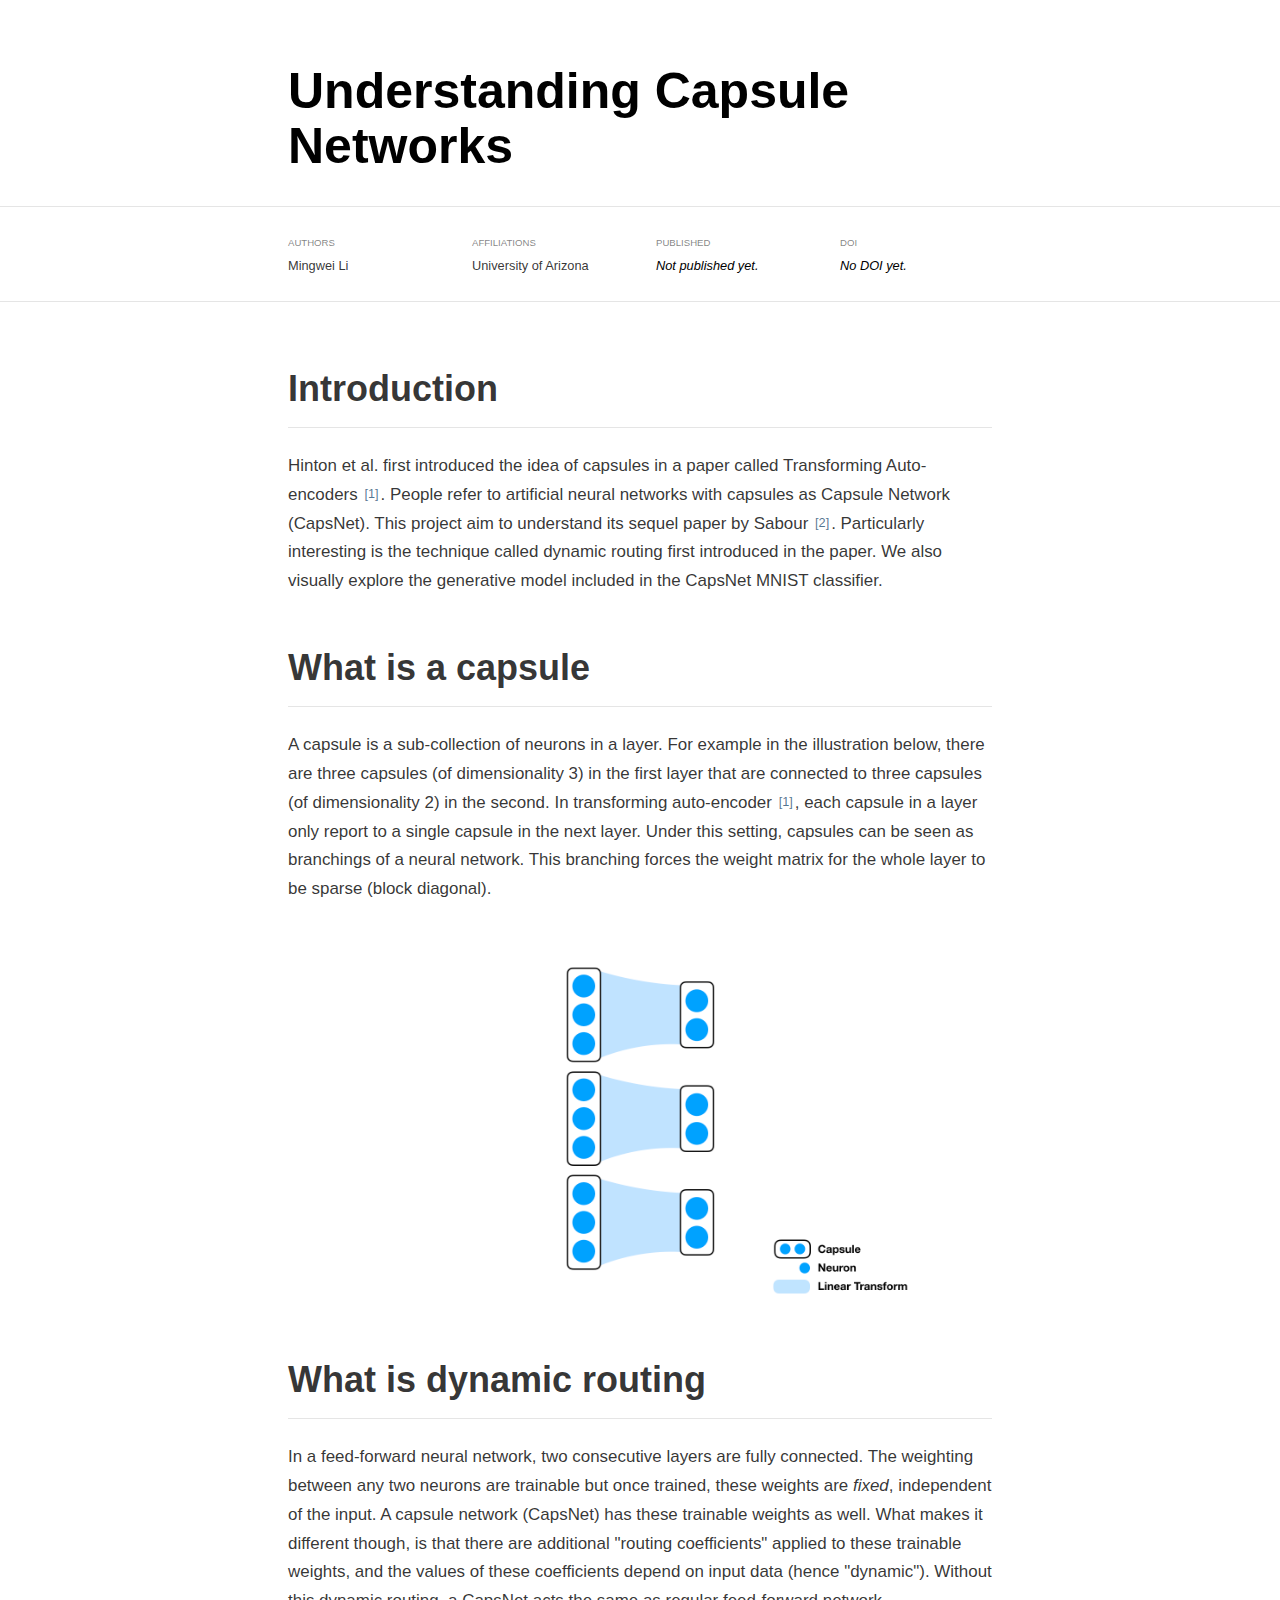
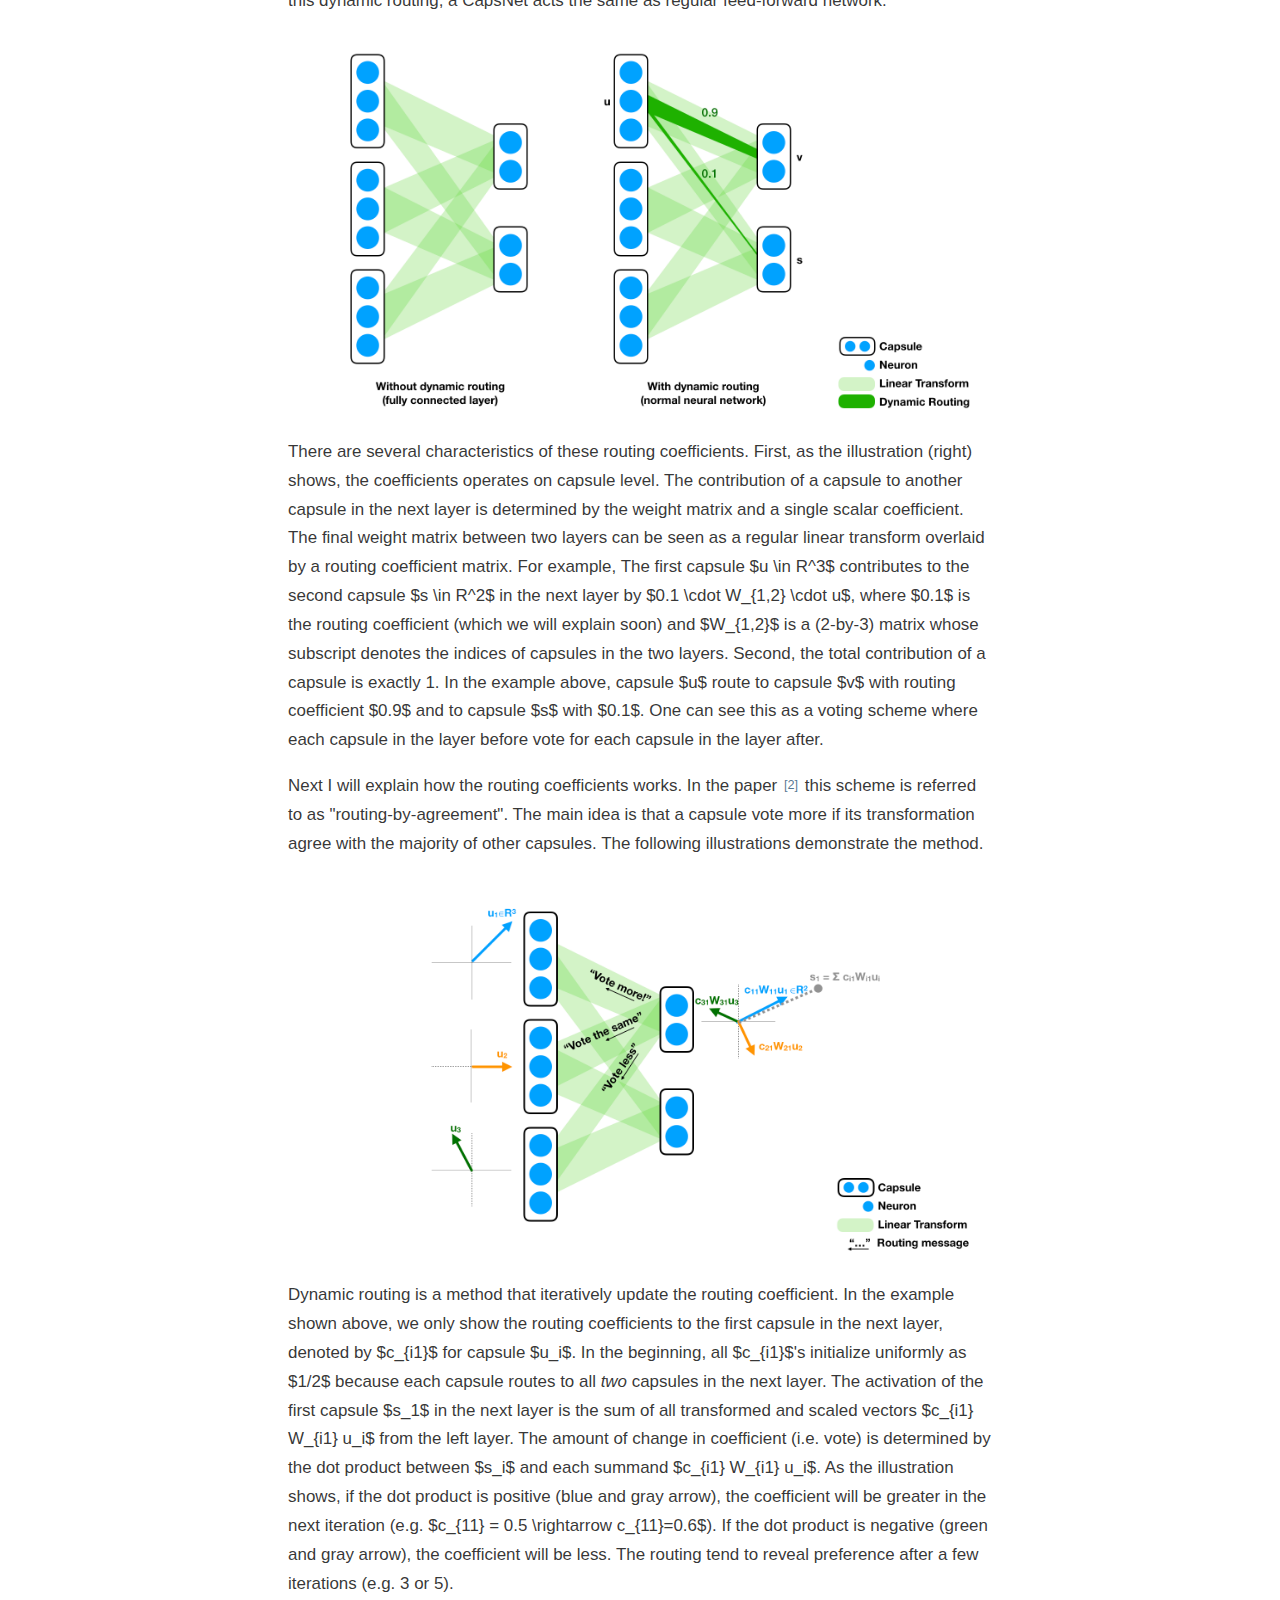
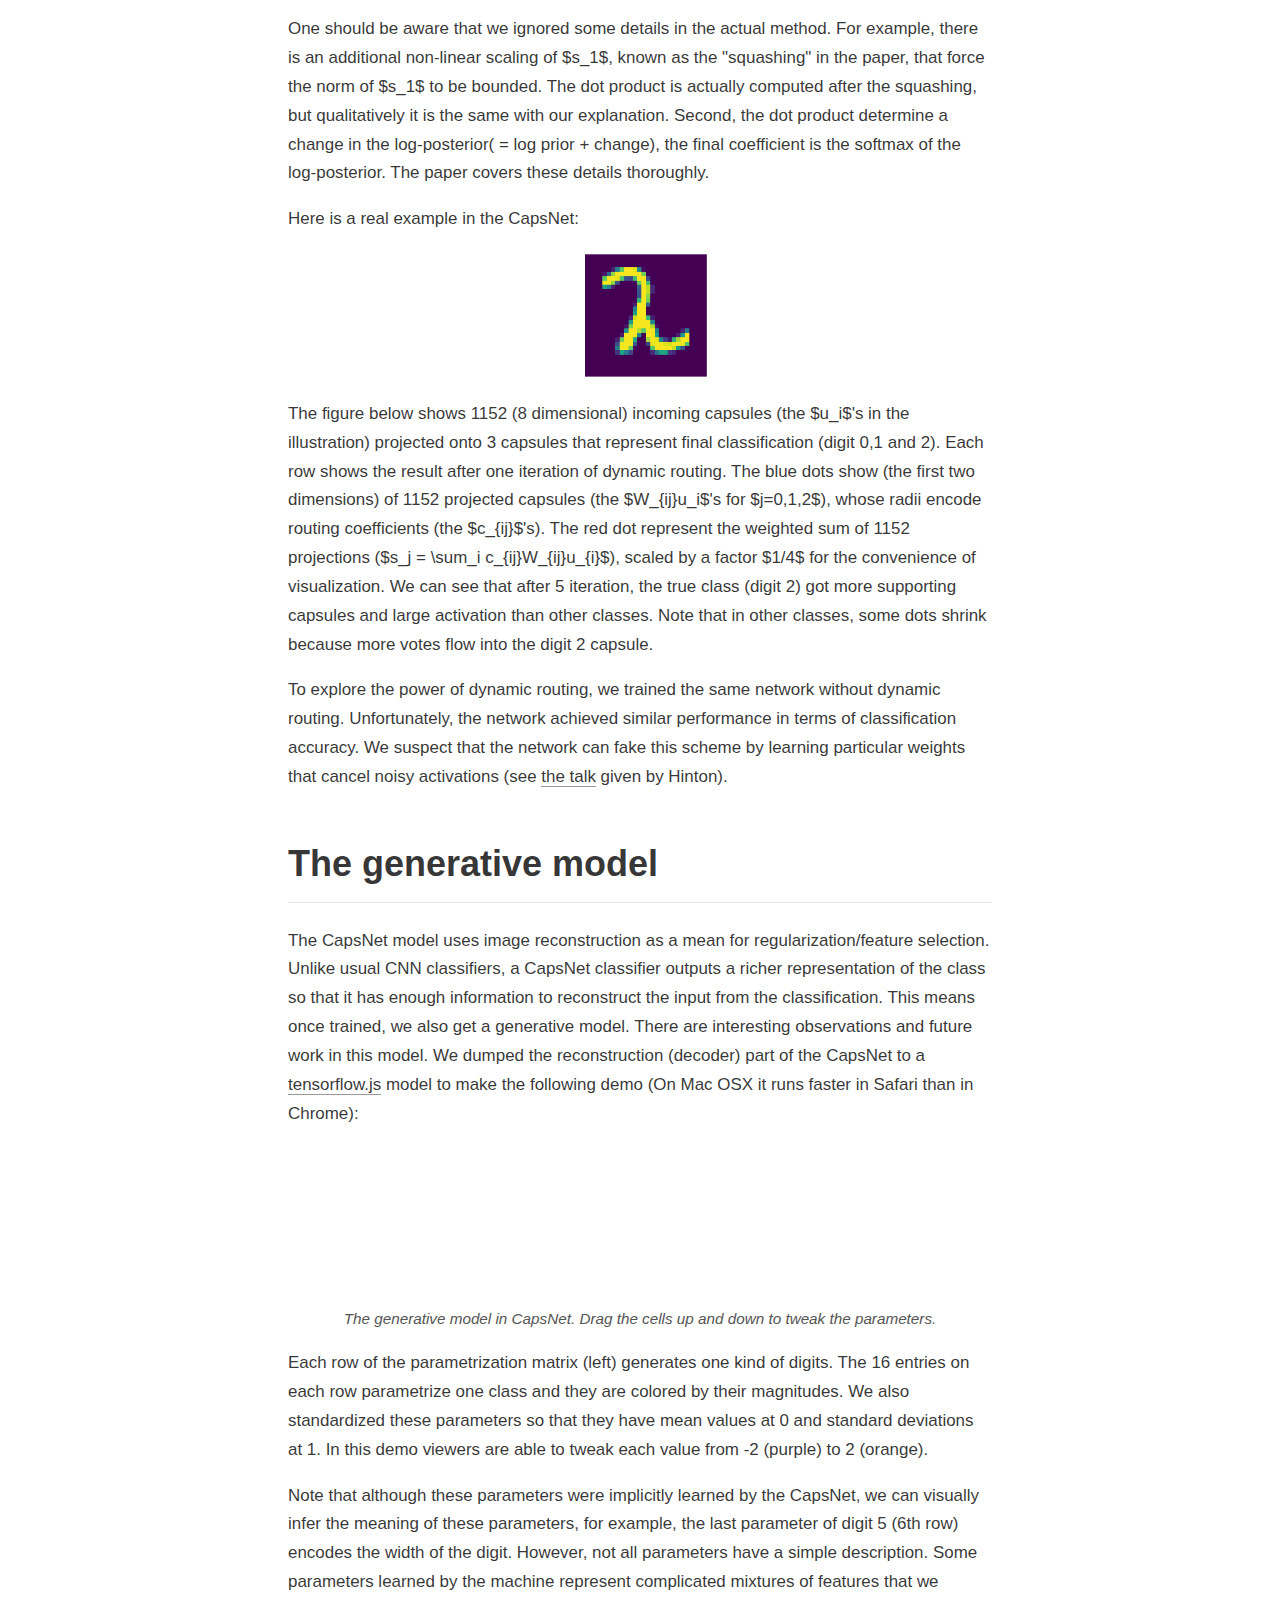
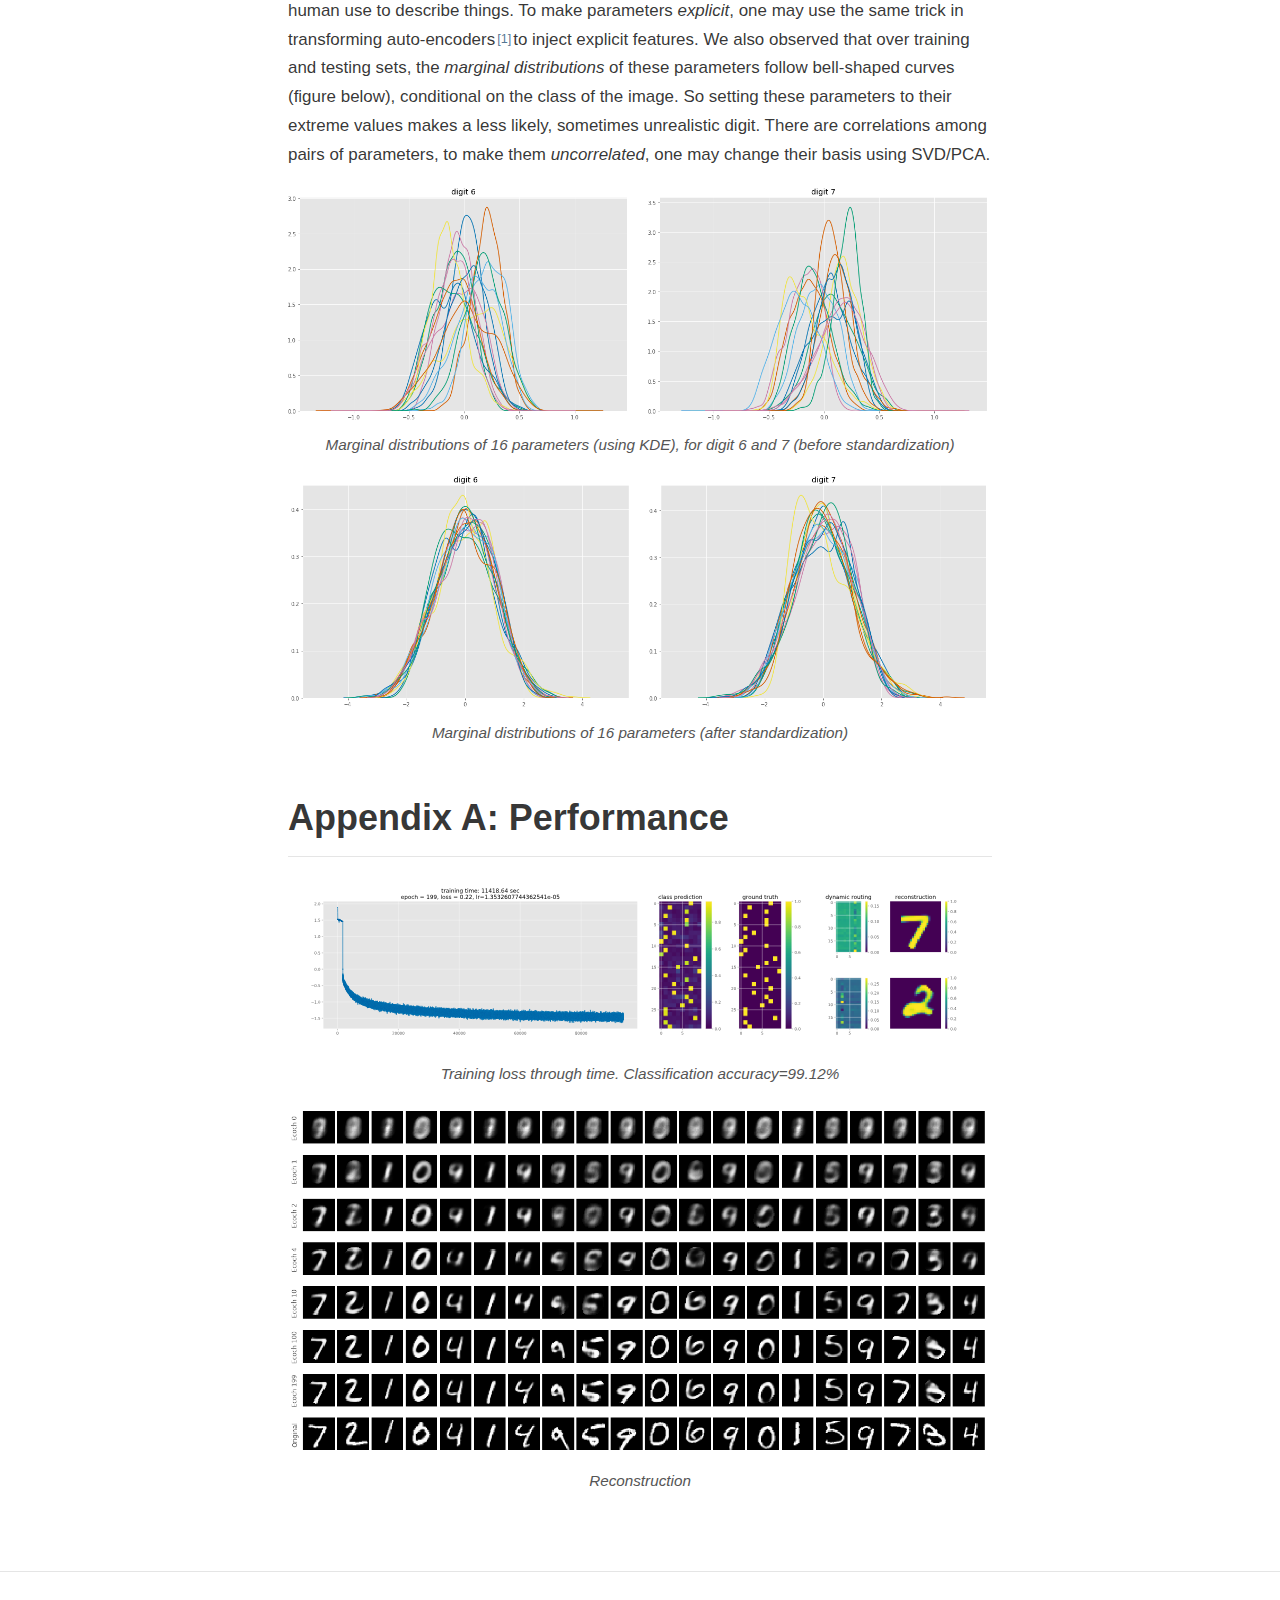
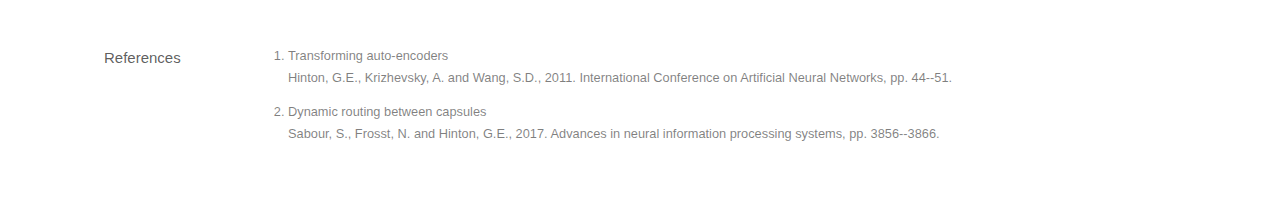
==== commit 2e5484ba: "typo" ====
--- a/writing/index.html
+++ b/writing/index.html
@@ -15,6 +15,8 @@
 <script src="js/constants.js"></script>
 
 <link href="css/style.css" rel="stylesheet" type="text/css">
+<link rel="stylesheet" href="https://use.fontawesome.com/releases/v5.2.0/css/all.css" integrity="sha384-hWVjflwFxL6sNzntih27bfxkr27PmbbK/iSvJ+a4+0owXq79v+lsFkW54bOGbiDQ" crossorigin="anonymous">
+
 </head>
 
 <body>
@@ -117,7 +119,7 @@
   <p>
   To explore the power of dynamic routing, we trained the same network without dynamic routing. 
   Unfortunately, the network achieved similar performance in terms of classification accuracy. 
-  We suspect that the network can fake this scheme by learning particular weights that cancel noisy activations (see <a href="https://www.youtube.com/watch?v=rTawFwUvnLE">the talk</a> given be Hinton).
+  We suspect that the network can fake this scheme by learning particular weights that cancel noisy activations (see <a href="https://www.youtube.com/watch?v=rTawFwUvnLE">the talk</a> given by Hinton).
   </p>
 
 
--- a/writing/css/style.css
+++ b/writing/css/style.css
@@ -12,4 +12,9 @@
 
 img{
   width: 100%;
+}
+
+/*font-awesome*/
+.fas{
+  cursor: pointer;
 }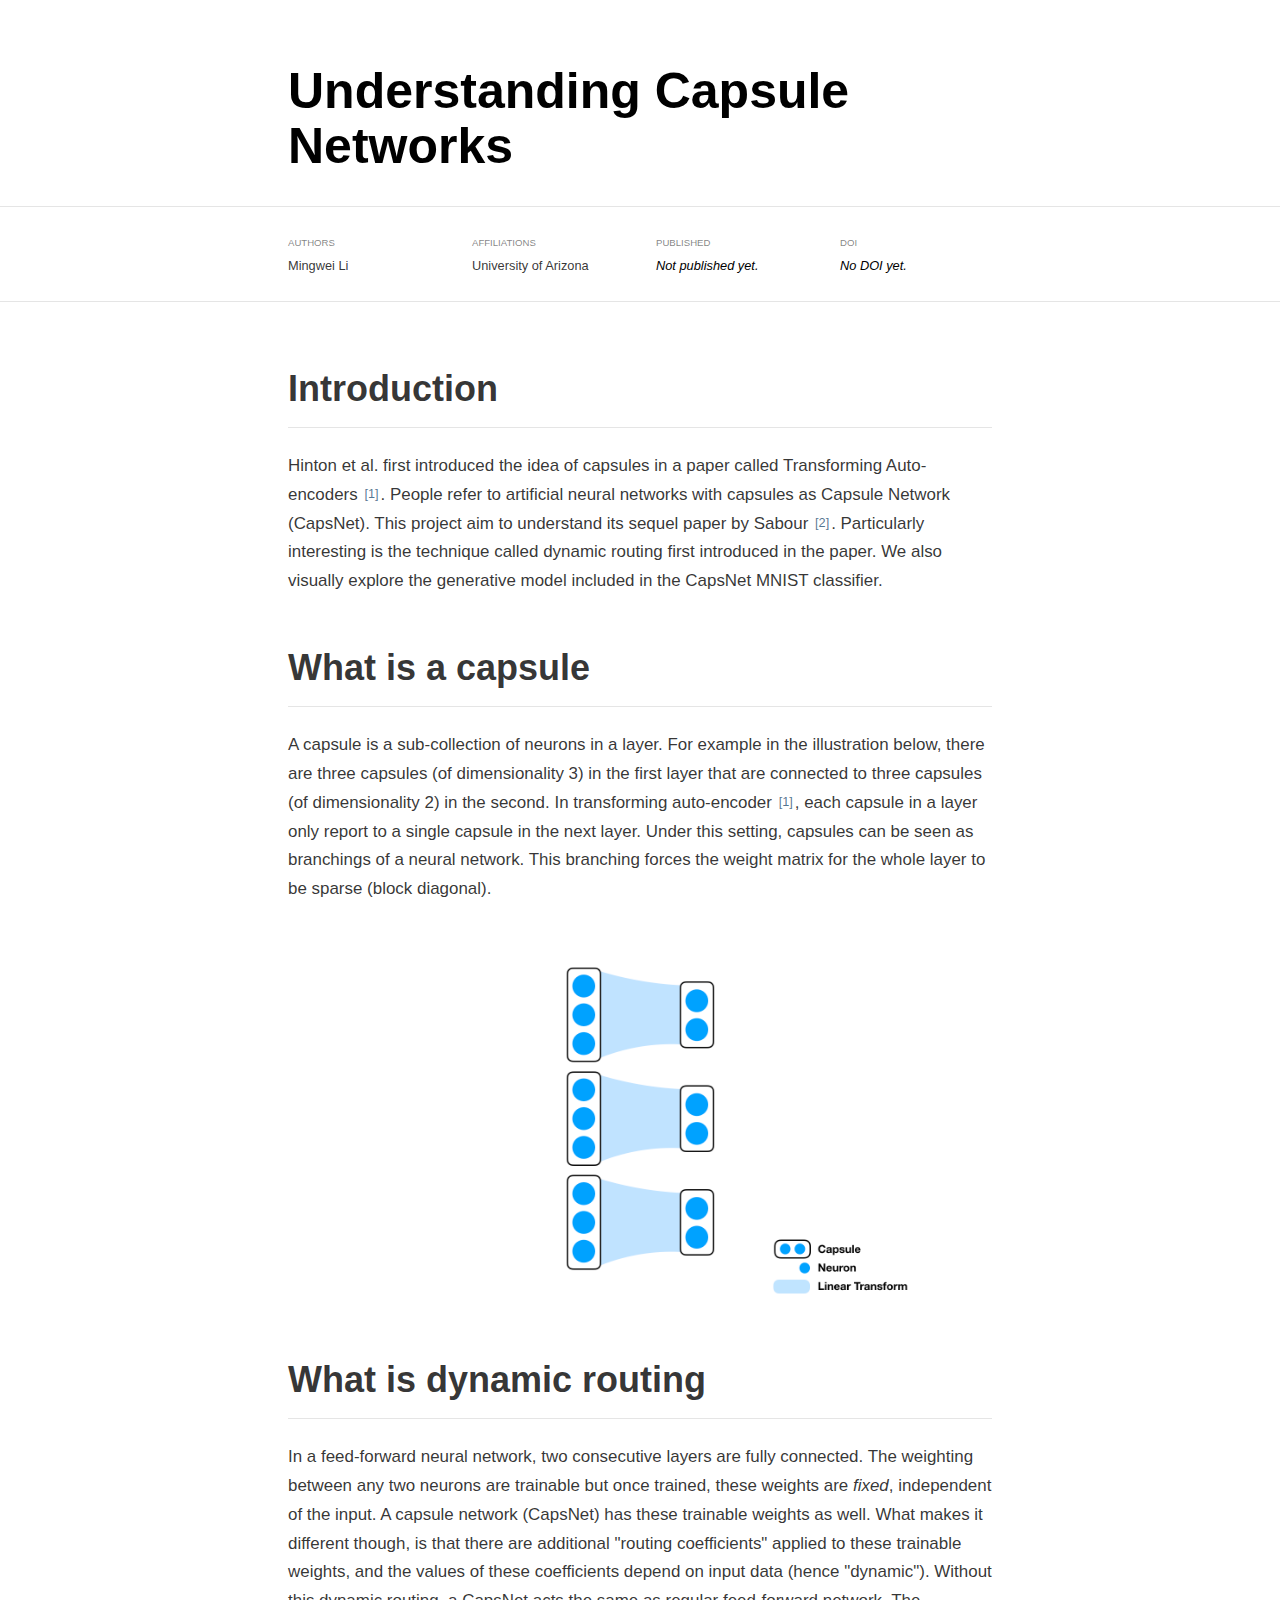
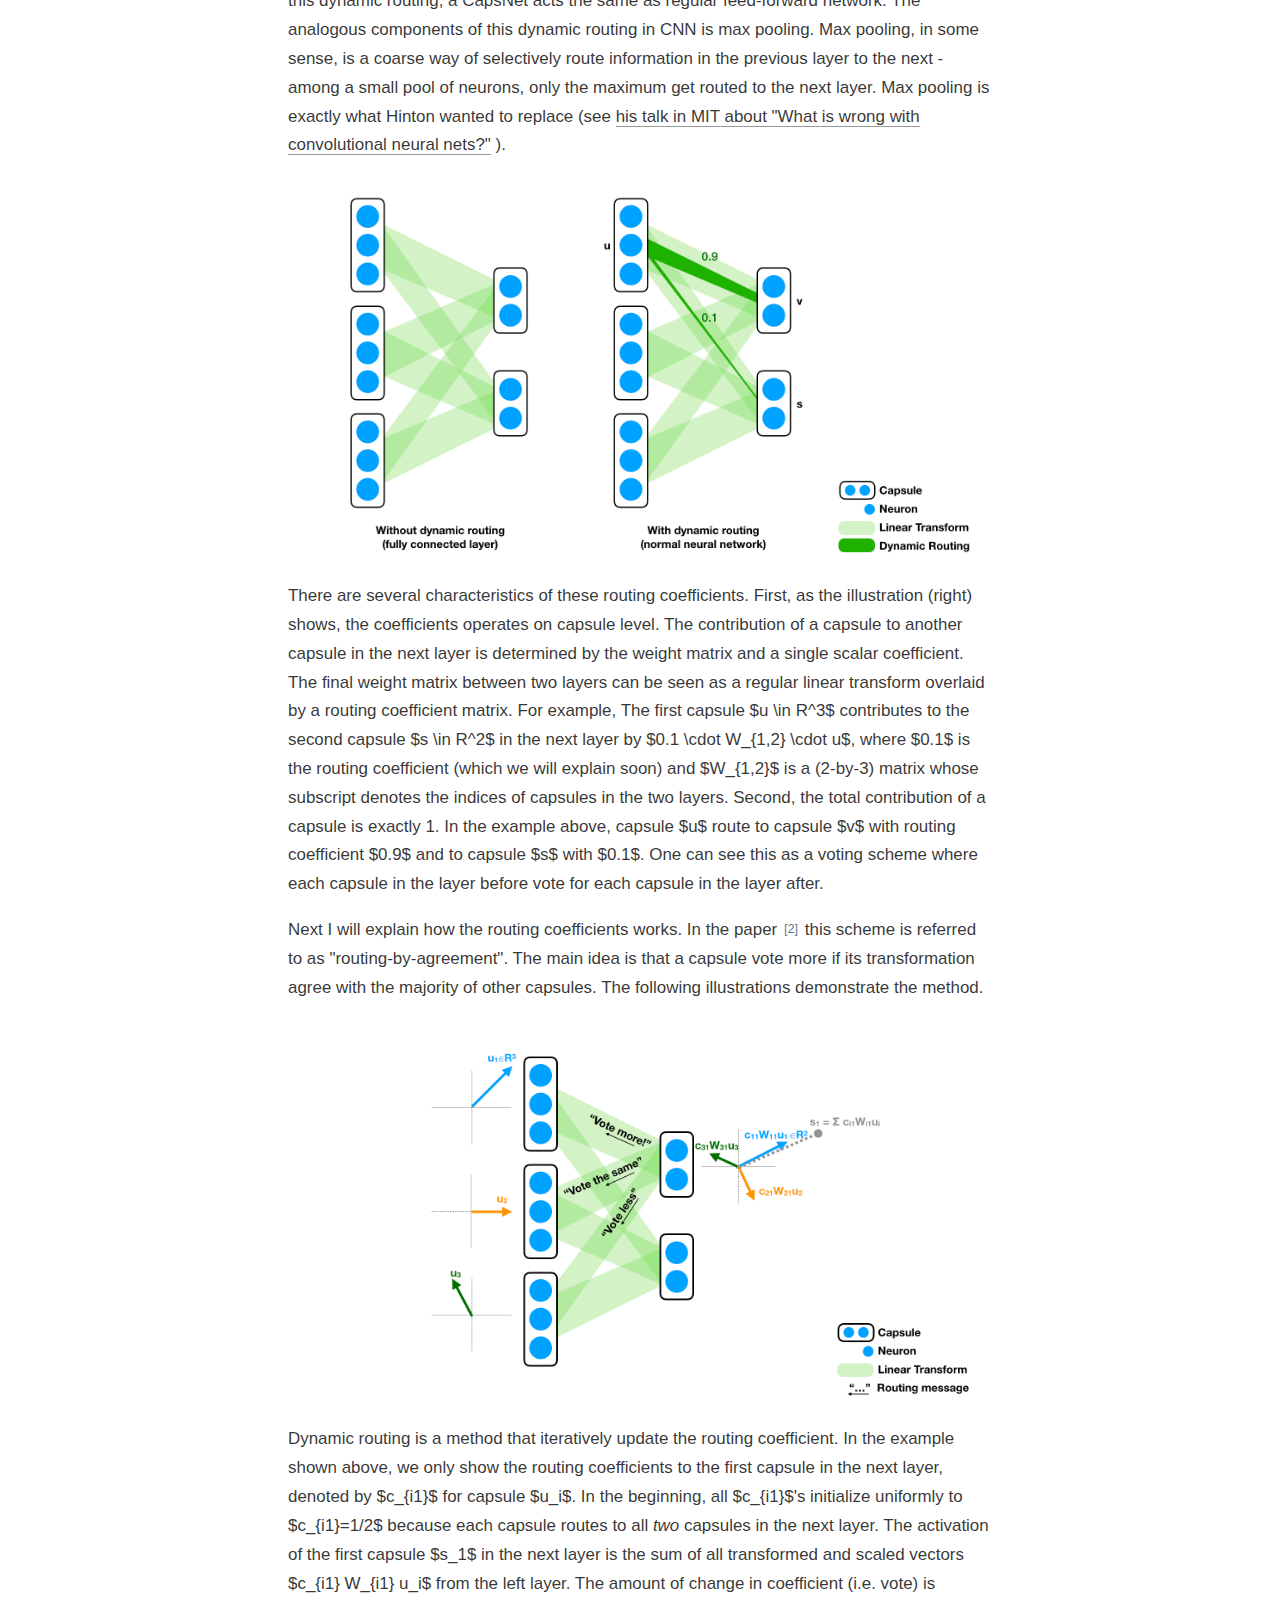
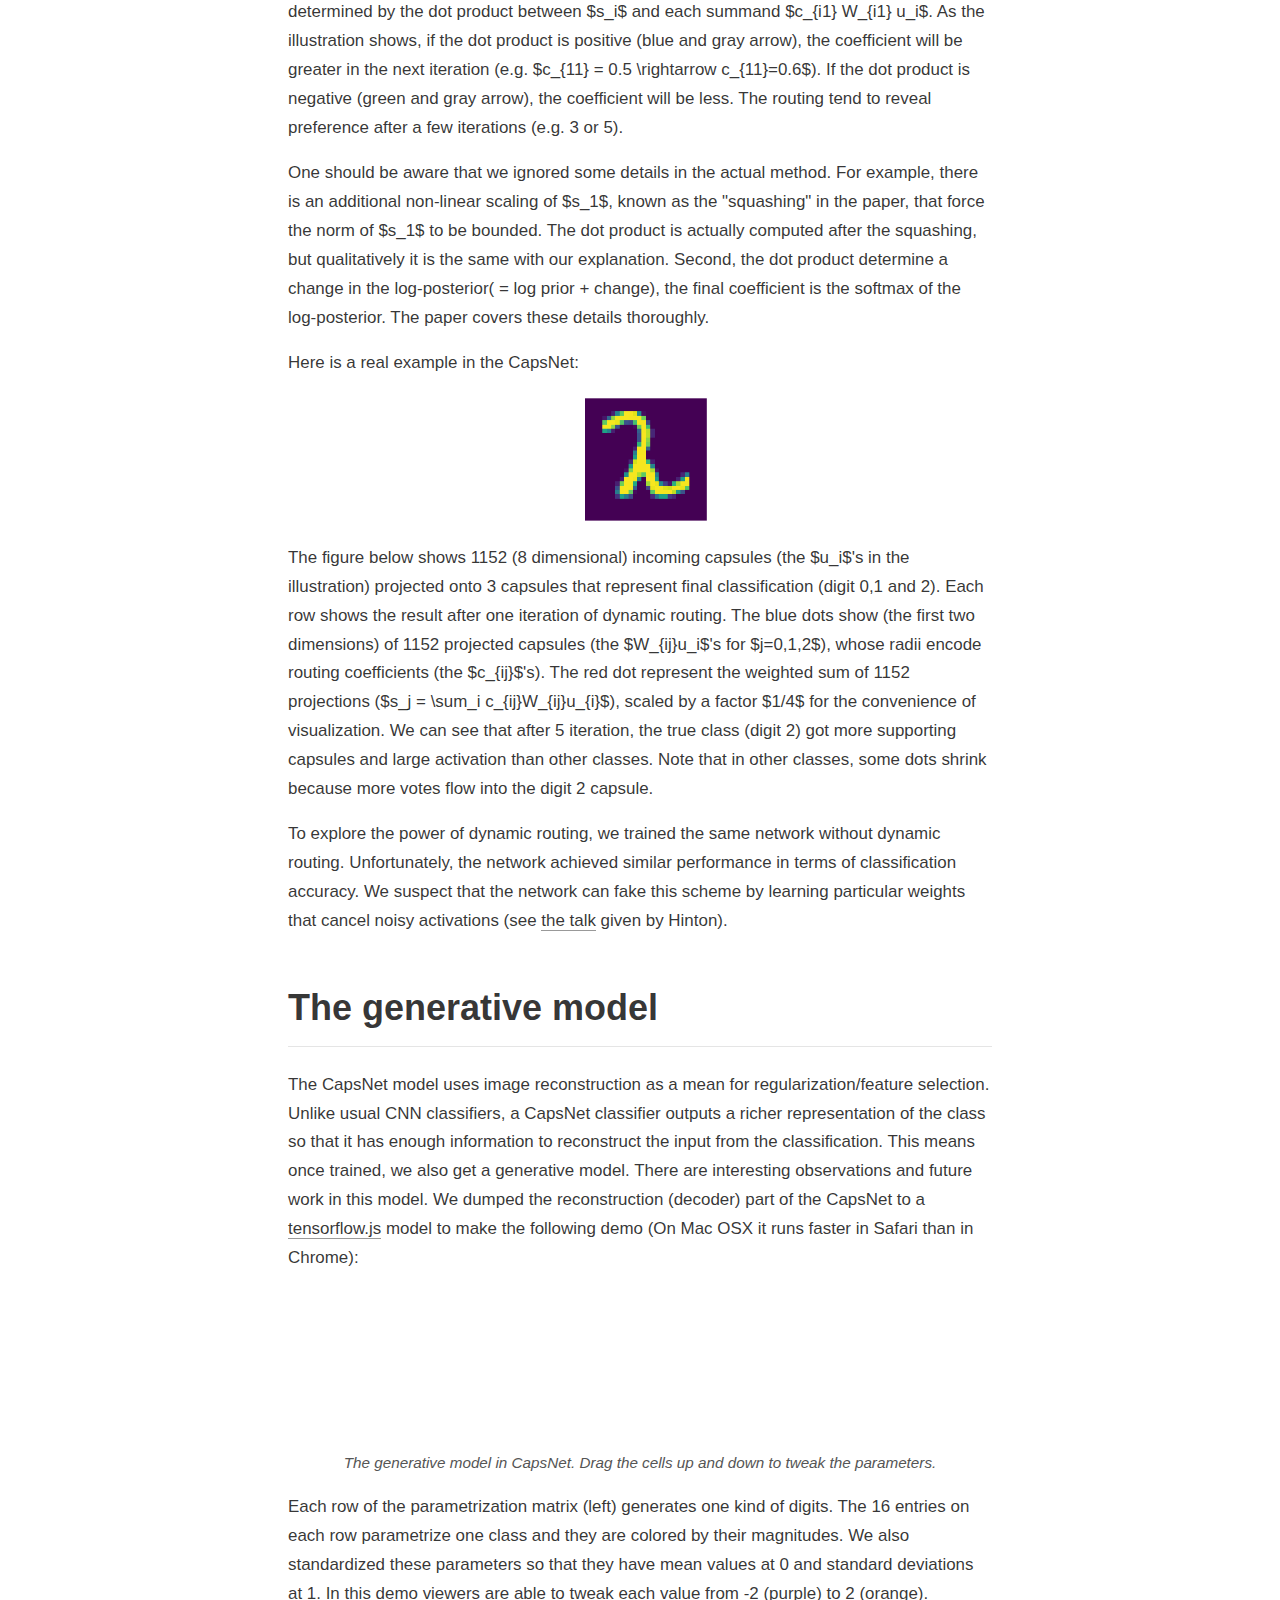
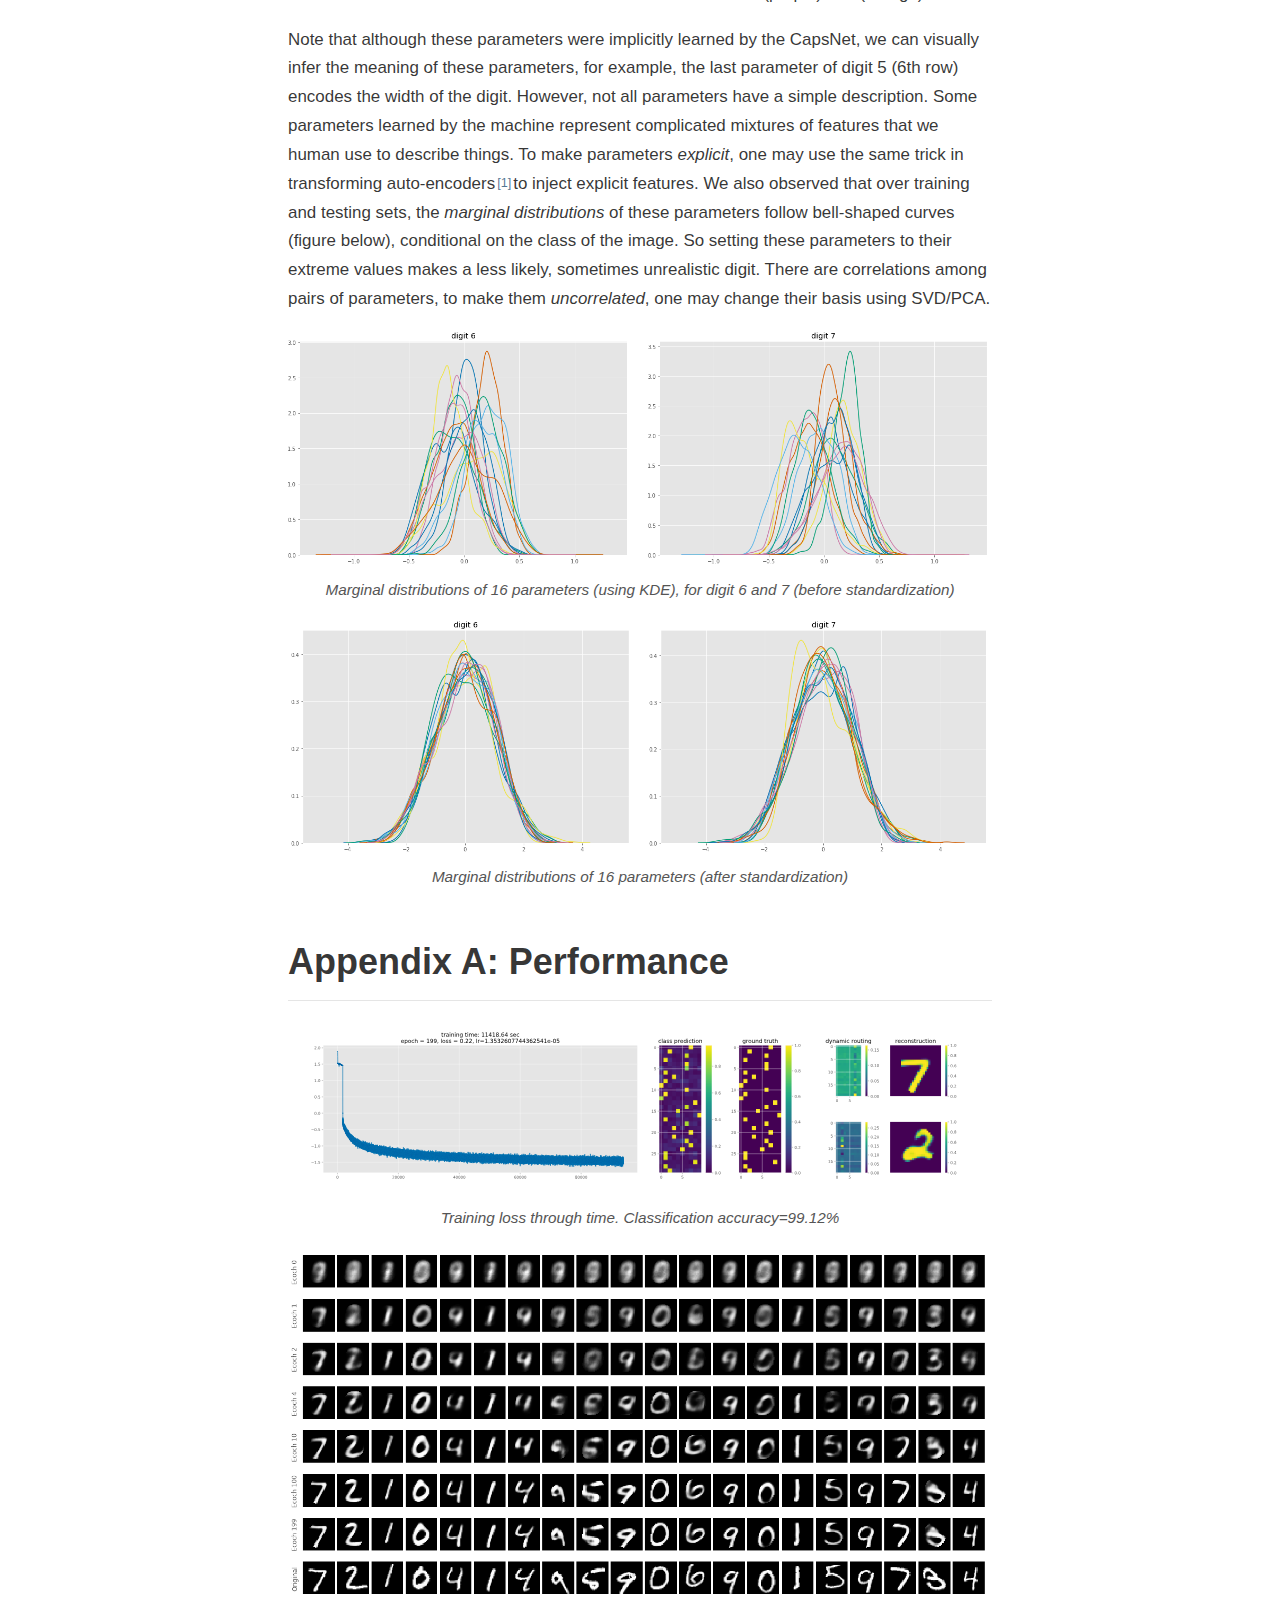
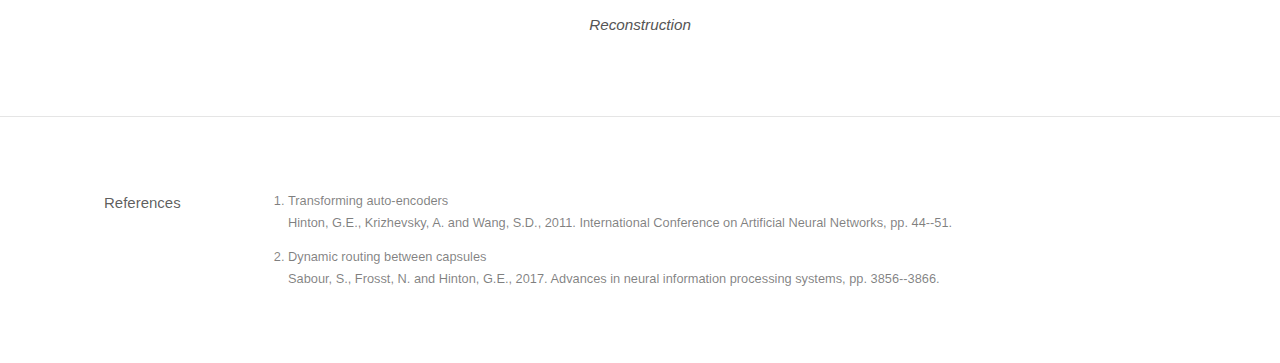
==== commit ed61ff2c: "text" ====
--- a/writing/index.html
+++ b/writing/index.html
@@ -69,7 +69,9 @@
   In a feed-forward neural network, two consecutive layers are fully connected. The weighting between any two neurons are trainable but once trained, these weights are <em>fixed</em>, independent of the input. 
   A capsule network (CapsNet) has these trainable weights as well. 
   What makes it different though, is that there are additional "routing coefficients" applied to these trainable weights, and the values of these coefficients depend on input data (hence "dynamic"). 
-  Without this dynamic routing, a CapsNet acts the same as regular feed-forward network.
+  Without this dynamic routing, a CapsNet acts the same as regular feed-forward network. 
+  The analogous components of this dynamic routing in CNN is max pooling. Max pooling, in some sense, is a coarse way of selectively route information in the previous layer to the next - among a small pool of neurons, only the maximum get routed to the next layer.
+  Max pooling is exactly what Hinton wanted to replace (see <a href="https://www.youtube.com/watch?v=rTawFwUvnLE">his talk in MIT about "What is wrong with convolutional neural nets?"</a> ).
   </p>
   <d-figure>
     <img src='fig/capsule-dynamic-routing.png'>
@@ -92,7 +94,7 @@
   <p>
   Dynamic routing is a method that iteratively update the routing coefficient. 
   In the example shown above, we only show the routing coefficients to the first capsule in the next layer, denoted by $c_{i1}$ for capsule $u_i$. 
-  In the beginning, all $c_{i1}$'s initialize uniformly as $1/2$ because each capsule routes to all <em>two</em> capsules in the next layer. 
+  In the beginning, all $c_{i1}$'s initialize uniformly to $c_{i1}=1/2$ because each capsule routes to all <em>two</em> capsules in the next layer. 
   The activation of the first capsule $s_1$ in the next layer is the sum of all transformed and scaled vectors $c_{i1} W_{i1} u_i$ from the left layer.
   The amount of change in coefficient (i.e. vote) is determined by the dot product between $s_i$ and each summand $c_{i1} W_{i1} u_i$. As the illustration shows, if the dot product is positive (blue and gray arrow), the coefficient will be greater in the next iteration (e.g. $c_{11} = 0.5 \rightarrow c_{11}=0.6$). 
   If the dot product is negative (green and gray arrow), the coefficient will be less. 
